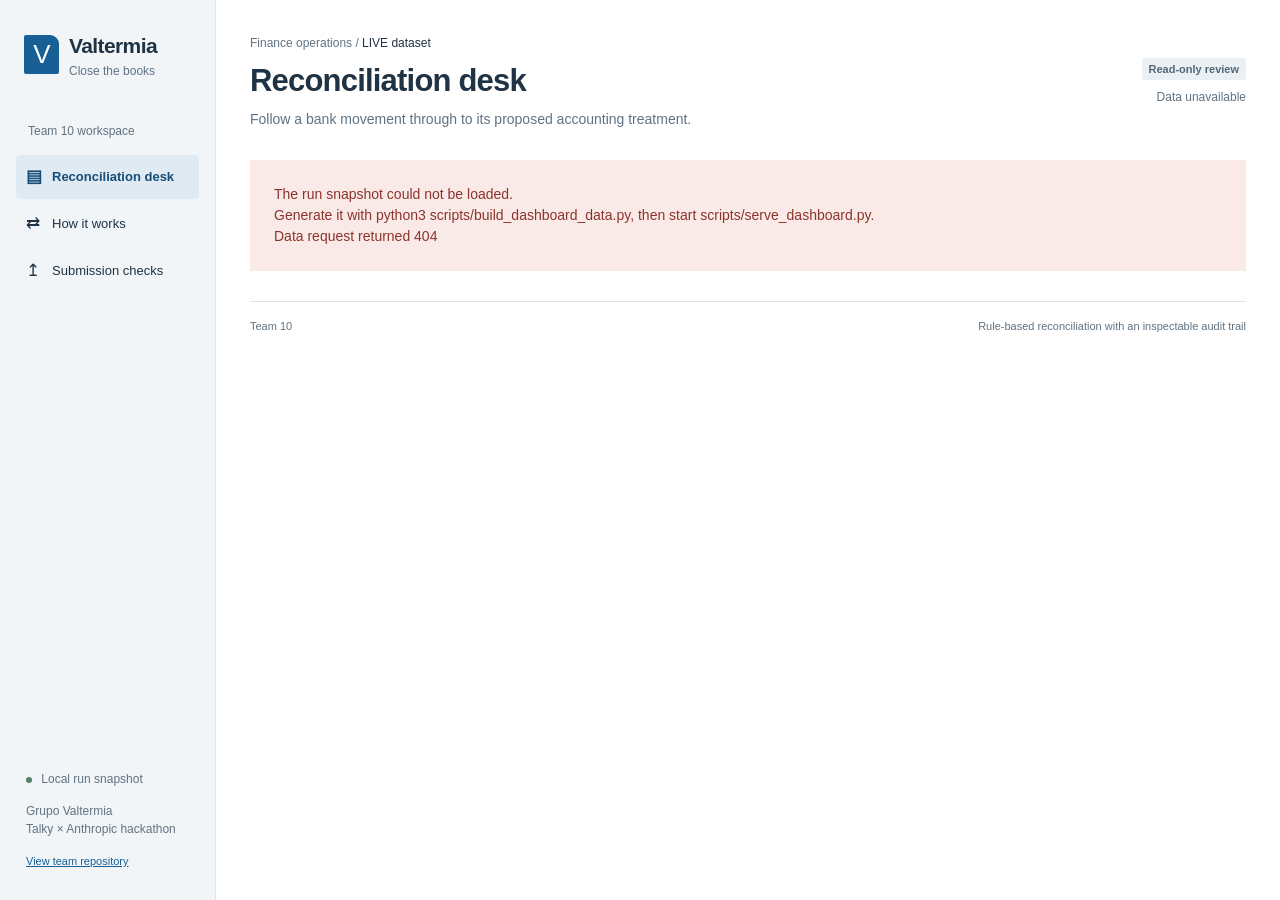
==== dashboard/index.html @ f4e28475 "Add real-data reconciliation dashboard with evidence drilldown" ====
<!doctype html>
<html lang="en"><head><meta charset="utf-8"><meta name="viewport" content="width=device-width,initial-scale=1"><title>Valtermia | Reconciliation desk</title><link rel="stylesheet" href="style.css"></head>
<body><a class="skip" href="#main">Skip to workspace</a><aside class="sidebar"><a href="#queue" class="brand" aria-label="Valtermia home"><span class="brand-mark" aria-hidden="true">V</span><span>Valtermia<small>Close the books</small></span></a><div class="workspace-label">Team 10 workspace</div><nav aria-label="Workspace"><button class="nav-item active" data-view="queue"><span aria-hidden="true">▤</span> Reconciliation desk</button><button class="nav-item" data-view="process"><span aria-hidden="true">⇄</span> How it works</button><button class="nav-item" data-view="export"><span aria-hidden="true">↥</span> Submission checks</button></nav><div class="sidebar-foot"><span class="live-dot"></span> Local run snapshot<p>Grupo Valtermia<br>Talky × Anthropic hackathon</p><a href="https://github.com/vitalio-sh/CLOSE-THE-BOOK/tree/solution/vitalii" target="_blank" rel="noreferrer">View team repository</a></div></aside>
<main id="main"><header class="page-header"><div><div class="breadcrumb">Finance operations / <span id="phase-name">LIVE dataset</span></div><h1 id="page-title">Reconciliation desk</h1><p id="page-subtitle">Follow a bank movement through to its proposed accounting treatment.</p></div><div class="run-label"><span class="status neutral">Read-only review</span><span id="run-time">Loading run…</span></div></header><div id="load-error" role="alert" hidden></div><div id="app" hidden><section class="summary-rail" aria-label="Run overview" id="summary"></section>
<section id="view-queue" class="view"><div class="section-intro"><div><h2>Transaction explorer</h2><p id="sample-note"></p></div><button id="guided" class="button secondary">Walk through an example</button></div><div class="workbench"><div class="queue-pane"><div class="filters"><label class="search-label"><span class="sr-only">Search examples by reference, party or ID</span><input id="search" type="search" placeholder="Search party, invoice or reference…"></label><label><span class="sr-only">Outcome</span><select id="outcome" aria-label="Outcome"><option value="all">All outcomes</option><option value="matched">Linked to invoices</option><option value="exception">With exceptions</option><option value="unidentified">Unidentified</option><option value="category">Category only</option></select></label></div><div class="queue-meta"><span id="results-count" aria-live="polite"></span><button id="clear-filters" class="text-button" hidden>Clear filters</button></div><div class="table-scroll"><table><thead><tr><th scope="col">Bank transaction / counterparty</th><th scope="col" class="amount">Bank amount</th><th scope="col">Outcome</th></tr></thead><tbody id="transactions"></tbody></table></div><div id="empty" class="empty" hidden><h3>No examples match</h3><p>Try a shorter reference or clear your filters.</p></div><div class="pagination"><button id="previous" class="button secondary">Previous</button><span id="page-indicator"></span><button id="next" class="button secondary">Next</button></div></div><article id="detail" class="detail-pane" aria-label="Selected transaction" aria-live="polite"></article></div><div class="footnote">All totals above cover the complete run. The explorer is a curated sample of real results. Links are system proposals, pending review.</div></section>
<section id="view-process" class="view" hidden><div class="section-intro"><div><h2>From bank movement to submission row</h2><p>Each operation follows the same ordered checks. The first valid proposal is applied.</p></div></div><div id="process-content"></div></section>
<section id="view-export" class="view" hidden><div class="section-intro"><div><h2>Submission readiness</h2><p>Format checks confirm that a file can be evaluated. They do not prove that the matches are correct.</p></div></div><div id="export-content"></div></section></div><footer class="page-footer">Team 10 <span>Rule-based reconciliation with an inspectable audit trail</span></footer></main><script src="app.js"></script></body></html>
---- dashboard/style.css ----
:root{--ink:#203344;--muted:#617383;--line:#dce3e8;--blue:#175f95;--blue-soft:#eaf2f8;--green:#267251;--amber:#94600c;--surface:#f3f6f8;--red:#a34237}*{box-sizing:border-box}body{margin:0;background:#fff;color:var(--ink);font-family:-apple-system,BlinkMacSystemFont,"Segoe UI",sans-serif;font-size:14px;line-height:1.5}button,input,select{font:inherit}button,a,input,select{touch-action:manipulation}button{cursor:pointer}a{color:var(--blue)}button:focus-visible,a:focus-visible,input:focus-visible,select:focus-visible{outline:3px solid #4489bd;outline-offset:3px}button:disabled{opacity:.4;cursor:default}button{color:inherit}h1,h2,h3,p{margin:0}h1{font-size:31px;line-height:1.2;letter-spacing:-.8px;font-weight:650;margin:10px 0}h2{font-size:19px;letter-spacing:-.3px;font-weight:650}h3{font-size:15px;font-weight:650}.sidebar{width:216px;position:fixed;inset:0 auto 0 0;background:#f2f5f7;border-right:1px solid var(--line);padding:30px 16px;display:flex;flex-direction:column}.brand{display:flex;align-items:center;gap:10px;text-decoration:none;color:var(--ink);font-size:21px;font-weight:650;letter-spacing:-.6px;padding:0 8px}.brand small{display:block;font-size:12px;letter-spacing:0;font-weight:400;color:var(--muted)}.brand-mark{display:flex;align-items:center;justify-content:center;background:var(--blue);color:white;width:35px;height:39px;font-size:26px;font-weight:500;border-radius:2px 9px 2px 2px}.workspace-label{margin:42px 12px 12px;color:var(--muted);font-size:12px}.nav-item{border:0;background:transparent;display:flex;gap:10px;width:100%;text-align:left;padding:12px 10px;margin:3px 0;border-radius:4px;font-size:13px}.nav-item span{width:16px;font-size:17px;line-height:20px}.nav-item.active{background:#dfeaf2;color:#174e77;font-weight:600}.nav-item:hover{background:#e5ecf1}.sidebar-foot{margin-top:auto;padding:20px 10px 0;font-size:12px;color:var(--muted)}.sidebar-foot p{margin:14px 0}.sidebar-foot a{font-size:11px}.live-dot{display:inline-block;background:#527f69;border-radius:50%;width:6px;height:6px;margin-right:6px}main{margin-left:216px;padding:34px 34px 20px;max-width:1850px}.page-header{display:flex;justify-content:space-between;gap:24px;align-items:center;margin-bottom:30px}.breadcrumb{font-size:12px;color:var(--muted)}.breadcrumb span{color:var(--ink)}.page-header p{color:var(--muted)}.run-label{display:flex;flex-direction:column;align-items:flex-end;gap:8px;white-space:nowrap;color:var(--muted);font-size:12px}.status{display:inline-flex;align-items:center;gap:5px;border-radius:3px;padding:3px 7px;font-size:11px;font-weight:600;white-space:nowrap}.status.matched{color:#246645;background:#e8f2ed}.status.exception{color:#80500c;background:#fbf0d8}.status.unidentified{color:#9b3c32;background:#faeae7}.status.category,.status.neutral{color:#526775;background:#eaf0f3}.summary-rail{display:flex;gap:0;border-top:1px solid var(--line);border-bottom:1px solid var(--line);padding:20px 0;margin-bottom:28px}.metric{padding:0 27px;border-right:1px solid var(--line);flex:1}.metric:first-child{padding-left:0;flex:1.3}.metric:last-child{border:0;padding-right:0}.metric-label{font-size:12px;color:var(--muted)}.metric strong{display:block;font-size:27px;letter-spacing:-.7px;font-weight:600;line-height:1.35;font-variant-numeric:tabular-nums}.metric small{font-size:11px;color:var(--muted)}.metric .green{color:var(--green)}.metric .amber{color:var(--amber)}.section-intro{display:flex;align-items:center;justify-content:space-between;gap:20px;margin-bottom:17px}.section-intro p{font-size:12px;color:var(--muted);margin-top:4px}.button{border:1px solid var(--line);border-radius:4px;padding:8px 12px;background:white;font-size:12px;font-weight:550}.button:hover:not(:disabled){background:var(--surface);border-color:#b7c7d4}.button.primary{background:var(--blue);color:white;border-color:var(--blue)}.text-button{border:0;background:none;padding:0;color:var(--blue);font-size:12px}.workbench{display:grid;grid-template-columns:minmax(400px,1.1fr) minmax(370px,1fr);border:1px solid var(--line);border-radius:5px;overflow:hidden;min-height:650px}.queue-pane{min-width:0;border-right:1px solid var(--line)}.filters{padding:16px;display:flex;gap:9px;background:#fafcfd;border-bottom:1px solid var(--line)}.search-label{flex:1;min-width:100px}input,select{border:1px solid #cbd5dd;border-radius:4px;background:white;min-height:36px;padding:7px 10px;font-size:12px;color:var(--ink);width:100%}input::placeholder{color:#71808c}.filters select{width:155px}.queue-meta{display:flex;justify-content:space-between;padding:10px 16px;color:var(--muted);font-size:11px}.table-scroll{overflow-x:auto}table{width:100%;border-collapse:collapse;font-size:12px}th{text-align:left;color:var(--muted);font-size:10px;font-weight:550;background:#f5f8fa;padding:10px 14px;border-block:1px solid var(--line);white-space:nowrap}td{padding:13px 14px;border-bottom:1px solid #e9eef2;vertical-align:middle}td.amount,th.amount{text-align:right;font-variant-numeric:tabular-nums;white-space:nowrap}.txn-select{display:block;background:none;border:0;text-align:left;width:100%;padding:0;color:var(--ink)}.txn-select strong{display:block;font-size:12px;font-weight:600;max-width:230px;overflow:hidden;text-overflow:ellipsis;white-space:nowrap}.txn-select small{display:block;font-size:10px;color:var(--muted);margin-top:4px}.txn-select .id{font-size:10px;color:var(--blue)}tr.selected{background:var(--blue-soft);box-shadow:inset 3px 0 var(--blue)}tbody tr:hover{background:#f3f7fa}.amount small{display:block;color:var(--muted);font-size:10px}.pagination{display:flex;justify-content:space-between;align-items:center;padding:13px 16px;color:var(--muted);font-size:11px}.pagination .button{padding:5px 10px}.detail-pane{padding:22px 24px;min-width:0;background:#fcfdfe}.detail-kicker{display:flex;justify-content:space-between;align-items:center;font-size:11px;color:var(--muted);gap:10px}.detail-pane h2{font-size:20px;margin-top:12px;overflow-wrap:anywhere;line-height:1.3}.detail-amount{font-size:29px;font-variant-numeric:tabular-nums;letter-spacing:-.7px;margin:7px 0 2px;line-height:1.4}.detail-amount small{font-size:16px;color:var(--muted);letter-spacing:0}.detail-meta{font-size:11px;color:var(--muted)}.explanation{border-left:3px solid #6c98b9;background:#eef4f8;padding:12px 14px;margin:20px 0;font-size:12px}.explanation p{margin-top:4px;color:#4b657a}.detail-section{margin-top:21px}.detail-section h3{font-size:12px;margin-bottom:10px}.evidence{display:grid;grid-template-columns:90px minmax(0,1fr);gap:8px 12px;font-size:11px}.evidence dt{color:var(--muted)}.evidence dd{margin:0;overflow-wrap:anywhere}.bank-text{font-size:11px;white-space:pre-wrap;overflow-wrap:anywhere;background:#f0f4f6;border-radius:3px;padding:11px;color:#435c70}.allocation{border:1px solid var(--line);border-radius:3px;background:white;padding:11px 12px;margin-top:7px;display:flex;gap:12px;justify-content:space-between;font-size:11px}.allocation strong{display:block;font-size:12px;font-weight:600;overflow-wrap:anywhere}.allocation small{display:block;color:var(--muted);font-size:10px;margin-top:3px}.allocation .amount{text-align:right;white-space:nowrap;font-variant-numeric:tabular-nums}.allocation .status{margin-top:5px}.detail-note{font-size:11px;color:var(--muted);margin-top:9px}.footnote{font-size:11px;color:var(--muted);margin-top:12px}.page-footer{display:flex;justify-content:space-between;border-top:1px solid var(--line);margin-top:30px;padding-top:16px;color:var(--muted);font-size:11px}.empty{padding:35px 20px;text-align:center;color:var(--muted)}.empty p{font-size:12px;margin-top:8px}.process-layout{display:grid;grid-template-columns:1.4fr 1fr;gap:34px}.flow-step{display:grid;grid-template-columns:36px 1fr;gap:16px;padding:0 0 26px}.step-number{width:32px;height:32px;border:1px solid #b8cedd;color:var(--blue);border-radius:50%;display:flex;align-items:center;justify-content:center;font-size:13px}.flow-step p{font-size:13px;color:var(--muted);margin-top:5px;max-width:66ch}.flow-step ul{font-size:12px;color:var(--muted);padding-left:18px;margin-bottom:0}.process-aside{background:var(--surface);padding:23px;border-radius:5px;align-self:start}.process-aside p{font-size:12px;color:var(--muted);margin:8px 0 20px}.module-row{display:grid;grid-template-columns:95px 1fr 58px;gap:10px;align-items:center;font-size:12px;margin:16px 0}.module-bar{height:5px;background:#dde5eb;border-radius:4px;overflow:hidden}.module-bar span{display:block;height:100%;background:#668eab}.module-row b{text-align:right;font-variant-numeric:tabular-nums;font-weight:500}.notice{background:#fbf4e6;color:#77551f;border-left:3px solid #cba453;padding:14px;font-size:12px;margin-top:20px}.checks{border:1px solid var(--line);border-radius:4px}.check-row{display:flex;justify-content:space-between;align-items:center;gap:24px;padding:17px 20px;border-bottom:1px solid var(--line)}.check-row:last-child{border:0}.check-row p{font-size:12px;color:var(--muted);margin-top:3px}.export-grid{display:grid;grid-template-columns:1.15fr 1fr;gap:30px}.file-panel{background:var(--surface);padding:24px;border-radius:4px}.file-panel h3{margin-bottom:16px}.file-panel code{font-size:11px;overflow-wrap:anywhere;display:block;margin:12px 0}.file-panel dl{margin:16px 0}.file-panel .button{margin-top:12px}.csv-preview{margin-top:20px;overflow-x:auto}.csv-preview pre{padding:15px;background:var(--surface);font-size:11px;line-height:1.8}.sr-only{position:absolute;width:1px;height:1px;padding:0;overflow:hidden;clip:rect(0,0,0,0);white-space:nowrap;border:0}.skip{position:fixed;left:230px;top:-60px;background:white;padding:10px;z-index:5}.skip:focus{top:10px}[hidden]{display:none!important}#load-error{padding:24px;background:#faeae7;color:#8c332b;white-space:pre-line}.view{animation:appear .14s ease-out}@keyframes appear{from{opacity:.4}to{opacity:1}}@media(prefers-reduced-motion:reduce){.view{animation:none}}@media(min-width:1600px){main{padding-inline:46px}.workbench{grid-template-columns:1.2fr 1fr}td{padding-block:15px}}@media(max-width:1200px){.sidebar{width:180px;padding-inline:9px}main{margin-left:180px;padding:25px 22px}.workbench{grid-template-columns:minmax(330px,1fr) minmax(310px,1fr)}.filters{flex-direction:column}.filters select{width:100%}.metric{padding-inline:16px}.detail-pane{padding:18px}.run-label{display:none}td,th{padding-inline:10px}.txn-select strong{max-width:150px}}@media(max-width:900px){.sidebar{position:static;width:auto;padding:15px 20px;flex-direction:row;align-items:center;justify-content:space-between;border-right:0;border-bottom:1px solid var(--line)}.brand{font-size:18px}.brand small,.workspace-label,.sidebar-foot{display:none}nav{display:flex;gap:3px}.nav-item{width:auto;font-size:12px}.nav-item span{display:none}main{margin-left:0;padding:22px}.workbench{grid-template-columns:1fr 1fr}.page-header{margin-bottom:22px}.process-layout,.export-grid{grid-template-columns:1fr}.summary-rail{margin-bottom:22px}.metric strong{font-size:23px}}@media(max-width:680px){.sidebar{display:block;padding:15px}.brand{margin-bottom:13px}.nav-item{padding:9px 8px;flex:1;justify-content:center}nav{width:100%}main{padding:20px 14px}h1{font-size:26px}.page-header p{font-size:12px}.summary-rail{display:grid;grid-template-columns:1fr 1fr;gap:16px}.metric,.metric:first-child,.metric:last-child{padding:0 12px;border:0}.metric strong{font-size:24px}.section-intro{align-items:flex-start;flex-direction:column;gap:12px}.workbench{display:block}.queue-pane{border-right:0;border-bottom:1px solid var(--line)}.detail-pane{padding:21px 17px}.filters{flex-direction:row}.filters select{width:130px}.txn-select strong{max-width:140px}.page-footer span{max-width:210px;text-align:right}.footnote{line-height:1.6}.metric-label{font-size:11px}.detail-section{margin-top:18px}}
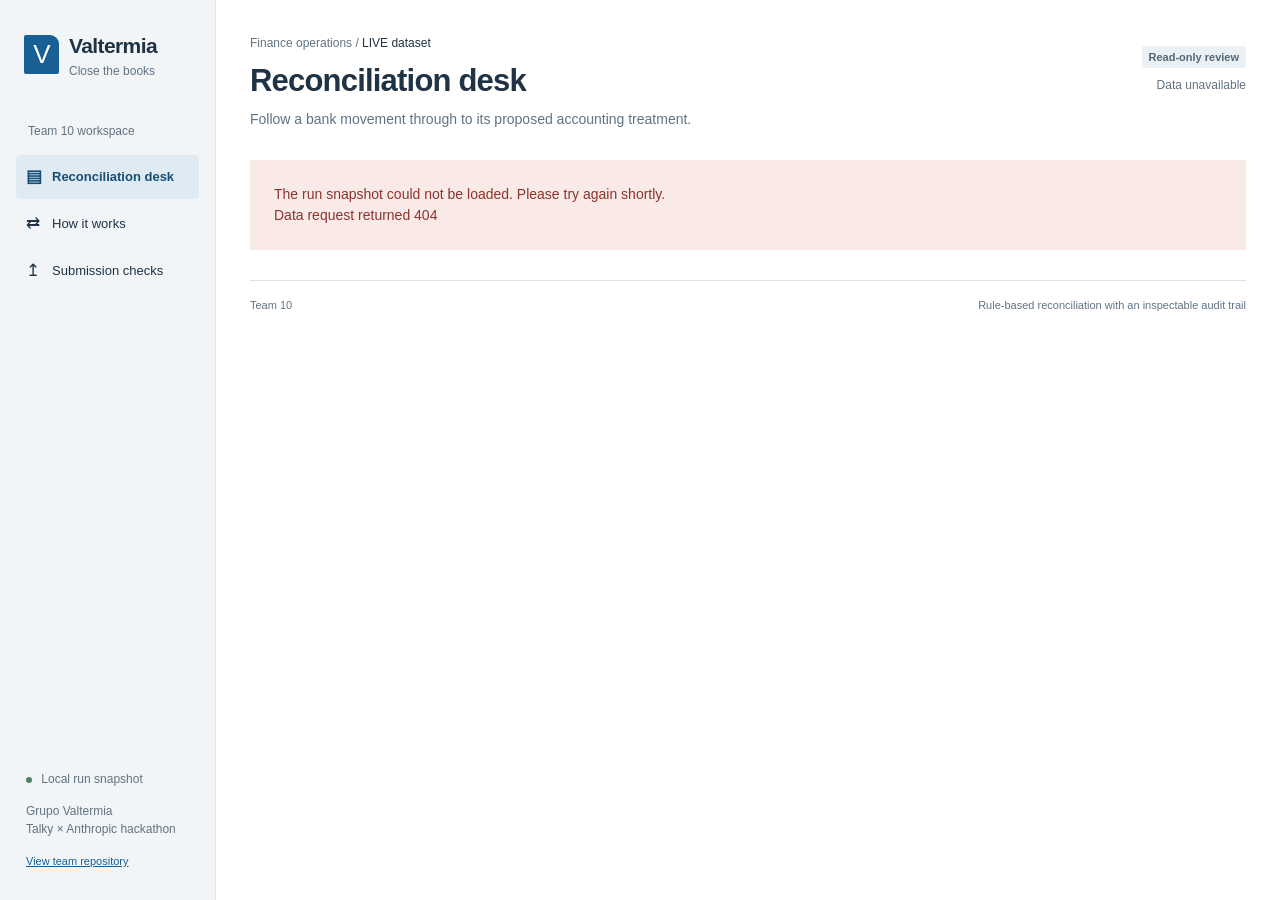
==== commit 584f28a0: "Automatically publish verified runs and refresh team dashboard" ====
--- a/dashboard/index.html
+++ b/dashboard/index.html
@@ -1,7 +1,7 @@
 <!doctype html>
 <html lang="en"><head><meta charset="utf-8"><meta name="viewport" content="width=device-width,initial-scale=1"><title>Valtermia | Reconciliation desk</title><link rel="stylesheet" href="style.css"></head>
-<body><a class="skip" href="#main">Skip to workspace</a><aside class="sidebar"><a href="#queue" class="brand" aria-label="Valtermia home"><span class="brand-mark" aria-hidden="true">V</span><span>Valtermia<small>Close the books</small></span></a><div class="workspace-label">Team 10 workspace</div><nav aria-label="Workspace"><button class="nav-item active" data-view="queue"><span aria-hidden="true">▤</span> Reconciliation desk</button><button class="nav-item" data-view="process"><span aria-hidden="true">⇄</span> How it works</button><button class="nav-item" data-view="export"><span aria-hidden="true">↥</span> Submission checks</button></nav><div class="sidebar-foot"><span class="live-dot"></span> Local run snapshot<p>Grupo Valtermia<br>Talky × Anthropic hackathon</p><a href="https://github.com/vitalio-sh/CLOSE-THE-BOOK/tree/solution/vitalii" target="_blank" rel="noreferrer">View team repository</a></div></aside>
-<main id="main"><header class="page-header"><div><div class="breadcrumb">Finance operations / <span id="phase-name">LIVE dataset</span></div><h1 id="page-title">Reconciliation desk</h1><p id="page-subtitle">Follow a bank movement through to its proposed accounting treatment.</p></div><div class="run-label"><span class="status neutral">Read-only review</span><span id="run-time">Loading run…</span></div></header><div id="load-error" role="alert" hidden></div><div id="app" hidden><section class="summary-rail" aria-label="Run overview" id="summary"></section>
+<body><a class="skip" href="#main">Skip to workspace</a><aside class="sidebar"><a href="#queue" class="brand" aria-label="Valtermia home"><span class="brand-mark" aria-hidden="true">V</span><span>Valtermia<small>Close the books</small></span></a><div class="workspace-label">Team 10 workspace</div><nav aria-label="Workspace"><button class="nav-item active" data-view="queue"><span aria-hidden="true">▤</span> Reconciliation desk</button><button class="nav-item" data-view="process"><span aria-hidden="true">⇄</span> How it works</button><button class="nav-item" data-view="export"><span aria-hidden="true">↥</span> Submission checks</button></nav><div class="sidebar-foot"><span class="live-dot"></span> <span id="snapshot-label">Local run snapshot</span><p>Grupo Valtermia<br>Talky × Anthropic hackathon</p><a href="https://github.com/vitalio-sh/CLOSE-THE-BOOK/tree/solution/vitalii" target="_blank" rel="noreferrer">View team repository</a></div></aside>
+<main id="main"><header class="page-header"><div><div class="breadcrumb">Finance operations / <span id="phase-name">LIVE dataset</span></div><h1 id="page-title">Reconciliation desk</h1><p id="page-subtitle">Follow a bank movement through to its proposed accounting treatment.</p></div><div class="run-label"><span class="status neutral">Read-only review</span><span id="run-time">Loading run…</span><span id="published-time" hidden></span><span id="refresh-status" role="status" aria-live="polite"></span></div></header><div id="load-error" role="alert" hidden></div><div id="app" hidden><section class="summary-rail" aria-label="Run overview" id="summary"></section>
 <section id="view-queue" class="view"><div class="section-intro"><div><h2>Transaction explorer</h2><p id="sample-note"></p></div><button id="guided" class="button secondary">Walk through an example</button></div><div class="workbench"><div class="queue-pane"><div class="filters"><label class="search-label"><span class="sr-only">Search examples by reference, party or ID</span><input id="search" type="search" placeholder="Search party, invoice or reference…"></label><label><span class="sr-only">Outcome</span><select id="outcome" aria-label="Outcome"><option value="all">All outcomes</option><option value="matched">Linked to invoices</option><option value="exception">With exceptions</option><option value="unidentified">Unidentified</option><option value="category">Category only</option></select></label></div><div class="queue-meta"><span id="results-count" aria-live="polite"></span><button id="clear-filters" class="text-button" hidden>Clear filters</button></div><div class="table-scroll"><table><thead><tr><th scope="col">Bank transaction / counterparty</th><th scope="col" class="amount">Bank amount</th><th scope="col">Outcome</th></tr></thead><tbody id="transactions"></tbody></table></div><div id="empty" class="empty" hidden><h3>No examples match</h3><p>Try a shorter reference or clear your filters.</p></div><div class="pagination"><button id="previous" class="button secondary">Previous</button><span id="page-indicator"></span><button id="next" class="button secondary">Next</button></div></div><article id="detail" class="detail-pane" aria-label="Selected transaction" aria-live="polite"></article></div><div class="footnote">All totals above cover the complete run. The explorer is a curated sample of real results. Links are system proposals, pending review.</div></section>
 <section id="view-process" class="view" hidden><div class="section-intro"><div><h2>From bank movement to submission row</h2><p>Each operation follows the same ordered checks. The first valid proposal is applied.</p></div></div><div id="process-content"></div></section>
 <section id="view-export" class="view" hidden><div class="section-intro"><div><h2>Submission readiness</h2><p>Format checks confirm that a file can be evaluated. They do not prove that the matches are correct.</p></div></div><div id="export-content"></div></section></div><footer class="page-footer">Team 10 <span>Rule-based reconciliation with an inspectable audit trail</span></footer></main><script src="app.js"></script></body></html>
--- a/dashboard/style.css
+++ b/dashboard/style.css
@@ -1 +1,3 @@
 :root{--ink:#203344;--muted:#617383;--line:#dce3e8;--blue:#175f95;--blue-soft:#eaf2f8;--green:#267251;--amber:#94600c;--surface:#f3f6f8;--red:#a34237}*{box-sizing:border-box}body{margin:0;background:#fff;color:var(--ink);font-family:-apple-system,BlinkMacSystemFont,"Segoe UI",sans-serif;font-size:14px;line-height:1.5}button,input,select{font:inherit}button,a,input,select{touch-action:manipulation}button{cursor:pointer}a{color:var(--blue)}button:focus-visible,a:focus-visible,input:focus-visible,select:focus-visible{outline:3px solid #4489bd;outline-offset:3px}button:disabled{opacity:.4;cursor:default}button{color:inherit}h1,h2,h3,p{margin:0}h1{font-size:31px;line-height:1.2;letter-spacing:-.8px;font-weight:650;margin:10px 0}h2{font-size:19px;letter-spacing:-.3px;font-weight:650}h3{font-size:15px;font-weight:650}.sidebar{width:216px;position:fixed;inset:0 auto 0 0;background:#f2f5f7;border-right:1px solid var(--line);padding:30px 16px;display:flex;flex-direction:column}.brand{display:flex;align-items:center;gap:10px;text-decoration:none;color:var(--ink);font-size:21px;font-weight:650;letter-spacing:-.6px;padding:0 8px}.brand small{display:block;font-size:12px;letter-spacing:0;font-weight:400;color:var(--muted)}.brand-mark{display:flex;align-items:center;justify-content:center;background:var(--blue);color:white;width:35px;height:39px;font-size:26px;font-weight:500;border-radius:2px 9px 2px 2px}.workspace-label{margin:42px 12px 12px;color:var(--muted);font-size:12px}.nav-item{border:0;background:transparent;display:flex;gap:10px;width:100%;text-align:left;padding:12px 10px;margin:3px 0;border-radius:4px;font-size:13px}.nav-item span{width:16px;font-size:17px;line-height:20px}.nav-item.active{background:#dfeaf2;color:#174e77;font-weight:600}.nav-item:hover{background:#e5ecf1}.sidebar-foot{margin-top:auto;padding:20px 10px 0;font-size:12px;color:var(--muted)}.sidebar-foot p{margin:14px 0}.sidebar-foot a{font-size:11px}.live-dot{display:inline-block;background:#527f69;border-radius:50%;width:6px;height:6px;margin-right:6px}main{margin-left:216px;padding:34px 34px 20px;max-width:1850px}.page-header{display:flex;justify-content:space-between;gap:24px;align-items:center;margin-bottom:30px}.breadcrumb{font-size:12px;color:var(--muted)}.breadcrumb span{color:var(--ink)}.page-header p{color:var(--muted)}.run-label{display:flex;flex-direction:column;align-items:flex-end;gap:8px;white-space:nowrap;color:var(--muted);font-size:12px}.status{display:inline-flex;align-items:center;gap:5px;border-radius:3px;padding:3px 7px;font-size:11px;font-weight:600;white-space:nowrap}.status.matched{color:#246645;background:#e8f2ed}.status.exception{color:#80500c;background:#fbf0d8}.status.unidentified{color:#9b3c32;background:#faeae7}.status.category,.status.neutral{color:#526775;background:#eaf0f3}.summary-rail{display:flex;gap:0;border-top:1px solid var(--line);border-bottom:1px solid var(--line);padding:20px 0;margin-bottom:28px}.metric{padding:0 27px;border-right:1px solid var(--line);flex:1}.metric:first-child{padding-left:0;flex:1.3}.metric:last-child{border:0;padding-right:0}.metric-label{font-size:12px;color:var(--muted)}.metric strong{display:block;font-size:27px;letter-spacing:-.7px;font-weight:600;line-height:1.35;font-variant-numeric:tabular-nums}.metric small{font-size:11px;color:var(--muted)}.metric .green{color:var(--green)}.metric .amber{color:var(--amber)}.section-intro{display:flex;align-items:center;justify-content:space-between;gap:20px;margin-bottom:17px}.section-intro p{font-size:12px;color:var(--muted);margin-top:4px}.button{border:1px solid var(--line);border-radius:4px;padding:8px 12px;background:white;font-size:12px;font-weight:550}.button:hover:not(:disabled){background:var(--surface);border-color:#b7c7d4}.button.primary{background:var(--blue);color:white;border-color:var(--blue)}.text-button{border:0;background:none;padding:0;color:var(--blue);font-size:12px}.workbench{display:grid;grid-template-columns:minmax(400px,1.1fr) minmax(370px,1fr);border:1px solid var(--line);border-radius:5px;overflow:hidden;min-height:650px}.queue-pane{min-width:0;border-right:1px solid var(--line)}.filters{padding:16px;display:flex;gap:9px;background:#fafcfd;border-bottom:1px solid var(--line)}.search-label{flex:1;min-width:100px}input,select{border:1px solid #cbd5dd;border-radius:4px;background:white;min-height:36px;padding:7px 10px;font-size:12px;color:var(--ink);width:100%}input::placeholder{color:#71808c}.filters select{width:155px}.queue-meta{display:flex;justify-content:space-between;padding:10px 16px;color:var(--muted);font-size:11px}.table-scroll{overflow-x:auto}table{width:100%;border-collapse:collapse;font-size:12px}th{text-align:left;color:var(--muted);font-size:10px;font-weight:550;background:#f5f8fa;padding:10px 14px;border-block:1px solid var(--line);white-space:nowrap}td{padding:13px 14px;border-bottom:1px solid #e9eef2;vertical-align:middle}td.amount,th.amount{text-align:right;font-variant-numeric:tabular-nums;white-space:nowrap}.txn-select{display:block;background:none;border:0;text-align:left;width:100%;padding:0;color:var(--ink)}.txn-select strong{display:block;font-size:12px;font-weight:600;max-width:230px;overflow:hidden;text-overflow:ellipsis;white-space:nowrap}.txn-select small{display:block;font-size:10px;color:var(--muted);margin-top:4px}.txn-select .id{font-size:10px;color:var(--blue)}tr.selected{background:var(--blue-soft);box-shadow:inset 3px 0 var(--blue)}tbody tr:hover{background:#f3f7fa}.amount small{display:block;color:var(--muted);font-size:10px}.pagination{display:flex;justify-content:space-between;align-items:center;padding:13px 16px;color:var(--muted);font-size:11px}.pagination .button{padding:5px 10px}.detail-pane{padding:22px 24px;min-width:0;background:#fcfdfe}.detail-kicker{display:flex;justify-content:space-between;align-items:center;font-size:11px;color:var(--muted);gap:10px}.detail-pane h2{font-size:20px;margin-top:12px;overflow-wrap:anywhere;line-height:1.3}.detail-amount{font-size:29px;font-variant-numeric:tabular-nums;letter-spacing:-.7px;margin:7px 0 2px;line-height:1.4}.detail-amount small{font-size:16px;color:var(--muted);letter-spacing:0}.detail-meta{font-size:11px;color:var(--muted)}.explanation{border-left:3px solid #6c98b9;background:#eef4f8;padding:12px 14px;margin:20px 0;font-size:12px}.explanation p{margin-top:4px;color:#4b657a}.detail-section{margin-top:21px}.detail-section h3{font-size:12px;margin-bottom:10px}.evidence{display:grid;grid-template-columns:90px minmax(0,1fr);gap:8px 12px;font-size:11px}.evidence dt{color:var(--muted)}.evidence dd{margin:0;overflow-wrap:anywhere}.bank-text{font-size:11px;white-space:pre-wrap;overflow-wrap:anywhere;background:#f0f4f6;border-radius:3px;padding:11px;color:#435c70}.allocation{border:1px solid var(--line);border-radius:3px;background:white;padding:11px 12px;margin-top:7px;display:flex;gap:12px;justify-content:space-between;font-size:11px}.allocation strong{display:block;font-size:12px;font-weight:600;overflow-wrap:anywhere}.allocation small{display:block;color:var(--muted);font-size:10px;margin-top:3px}.allocation .amount{text-align:right;white-space:nowrap;font-variant-numeric:tabular-nums}.allocation .status{margin-top:5px}.detail-note{font-size:11px;color:var(--muted);margin-top:9px}.footnote{font-size:11px;color:var(--muted);margin-top:12px}.page-footer{display:flex;justify-content:space-between;border-top:1px solid var(--line);margin-top:30px;padding-top:16px;color:var(--muted);font-size:11px}.empty{padding:35px 20px;text-align:center;color:var(--muted)}.empty p{font-size:12px;margin-top:8px}.process-layout{display:grid;grid-template-columns:1.4fr 1fr;gap:34px}.flow-step{display:grid;grid-template-columns:36px 1fr;gap:16px;padding:0 0 26px}.step-number{width:32px;height:32px;border:1px solid #b8cedd;color:var(--blue);border-radius:50%;display:flex;align-items:center;justify-content:center;font-size:13px}.flow-step p{font-size:13px;color:var(--muted);margin-top:5px;max-width:66ch}.flow-step ul{font-size:12px;color:var(--muted);padding-left:18px;margin-bottom:0}.process-aside{background:var(--surface);padding:23px;border-radius:5px;align-self:start}.process-aside p{font-size:12px;color:var(--muted);margin:8px 0 20px}.module-row{display:grid;grid-template-columns:95px 1fr 58px;gap:10px;align-items:center;font-size:12px;margin:16px 0}.module-bar{height:5px;background:#dde5eb;border-radius:4px;overflow:hidden}.module-bar span{display:block;height:100%;background:#668eab}.module-row b{text-align:right;font-variant-numeric:tabular-nums;font-weight:500}.notice{background:#fbf4e6;color:#77551f;border-left:3px solid #cba453;padding:14px;font-size:12px;margin-top:20px}.checks{border:1px solid var(--line);border-radius:4px}.check-row{display:flex;justify-content:space-between;align-items:center;gap:24px;padding:17px 20px;border-bottom:1px solid var(--line)}.check-row:last-child{border:0}.check-row p{font-size:12px;color:var(--muted);margin-top:3px}.export-grid{display:grid;grid-template-columns:1.15fr 1fr;gap:30px}.file-panel{background:var(--surface);padding:24px;border-radius:4px}.file-panel h3{margin-bottom:16px}.file-panel code{font-size:11px;overflow-wrap:anywhere;display:block;margin:12px 0}.file-panel dl{margin:16px 0}.file-panel .button{margin-top:12px}.csv-preview{margin-top:20px;overflow-x:auto}.csv-preview pre{padding:15px;background:var(--surface);font-size:11px;line-height:1.8}.sr-only{position:absolute;width:1px;height:1px;padding:0;overflow:hidden;clip:rect(0,0,0,0);white-space:nowrap;border:0}.skip{position:fixed;left:230px;top:-60px;background:white;padding:10px;z-index:5}.skip:focus{top:10px}[hidden]{display:none!important}#load-error{padding:24px;background:#faeae7;color:#8c332b;white-space:pre-line}.view{animation:appear .14s ease-out}@keyframes appear{from{opacity:.4}to{opacity:1}}@media(prefers-reduced-motion:reduce){.view{animation:none}}@media(min-width:1600px){main{padding-inline:46px}.workbench{grid-template-columns:1.2fr 1fr}td{padding-block:15px}}@media(max-width:1200px){.sidebar{width:180px;padding-inline:9px}main{margin-left:180px;padding:25px 22px}.workbench{grid-template-columns:minmax(330px,1fr) minmax(310px,1fr)}.filters{flex-direction:column}.filters select{width:100%}.metric{padding-inline:16px}.detail-pane{padding:18px}.run-label{display:none}td,th{padding-inline:10px}.txn-select strong{max-width:150px}}@media(max-width:900px){.sidebar{position:static;width:auto;padding:15px 20px;flex-direction:row;align-items:center;justify-content:space-between;border-right:0;border-bottom:1px solid var(--line)}.brand{font-size:18px}.brand small,.workspace-label,.sidebar-foot{display:none}nav{display:flex;gap:3px}.nav-item{width:auto;font-size:12px}.nav-item span{display:none}main{margin-left:0;padding:22px}.workbench{grid-template-columns:1fr 1fr}.page-header{margin-bottom:22px}.process-layout,.export-grid{grid-template-columns:1fr}.summary-rail{margin-bottom:22px}.metric strong{font-size:23px}}@media(max-width:680px){.sidebar{display:block;padding:15px}.brand{margin-bottom:13px}.nav-item{padding:9px 8px;flex:1;justify-content:center}nav{width:100%}main{padding:20px 14px}h1{font-size:26px}.page-header p{font-size:12px}.summary-rail{display:grid;grid-template-columns:1fr 1fr;gap:16px}.metric,.metric:first-child,.metric:last-child{padding:0 12px;border:0}.metric strong{font-size:24px}.section-intro{align-items:flex-start;flex-direction:column;gap:12px}.workbench{display:block}.queue-pane{border-right:0;border-bottom:1px solid var(--line)}.detail-pane{padding:21px 17px}.filters{flex-direction:row}.filters select{width:130px}.txn-select strong{max-width:140px}.page-footer span{max-width:210px;text-align:right}.footnote{line-height:1.6}.metric-label{font-size:11px}.detail-section{margin-top:18px}}
+
+#refresh-status{white-space:normal;max-width:270px;text-align:right;font-size:11px;min-height:1.5em}#refresh-status[data-state="stale"]{color:var(--amber)}#refresh-status[data-state="checking"]{color:var(--blue)}#published-time{font-variant-numeric:tabular-nums}@media(max-width:1200px){.run-label{display:flex;white-space:normal;max-width:220px;flex-shrink:0}}@media(max-width:680px){.page-header{flex-direction:column;align-items:flex-start;gap:13px}.run-label{align-items:flex-start;max-width:100%;gap:3px}.run-label .status{display:none}#refresh-status{text-align:left;max-width:100%}}
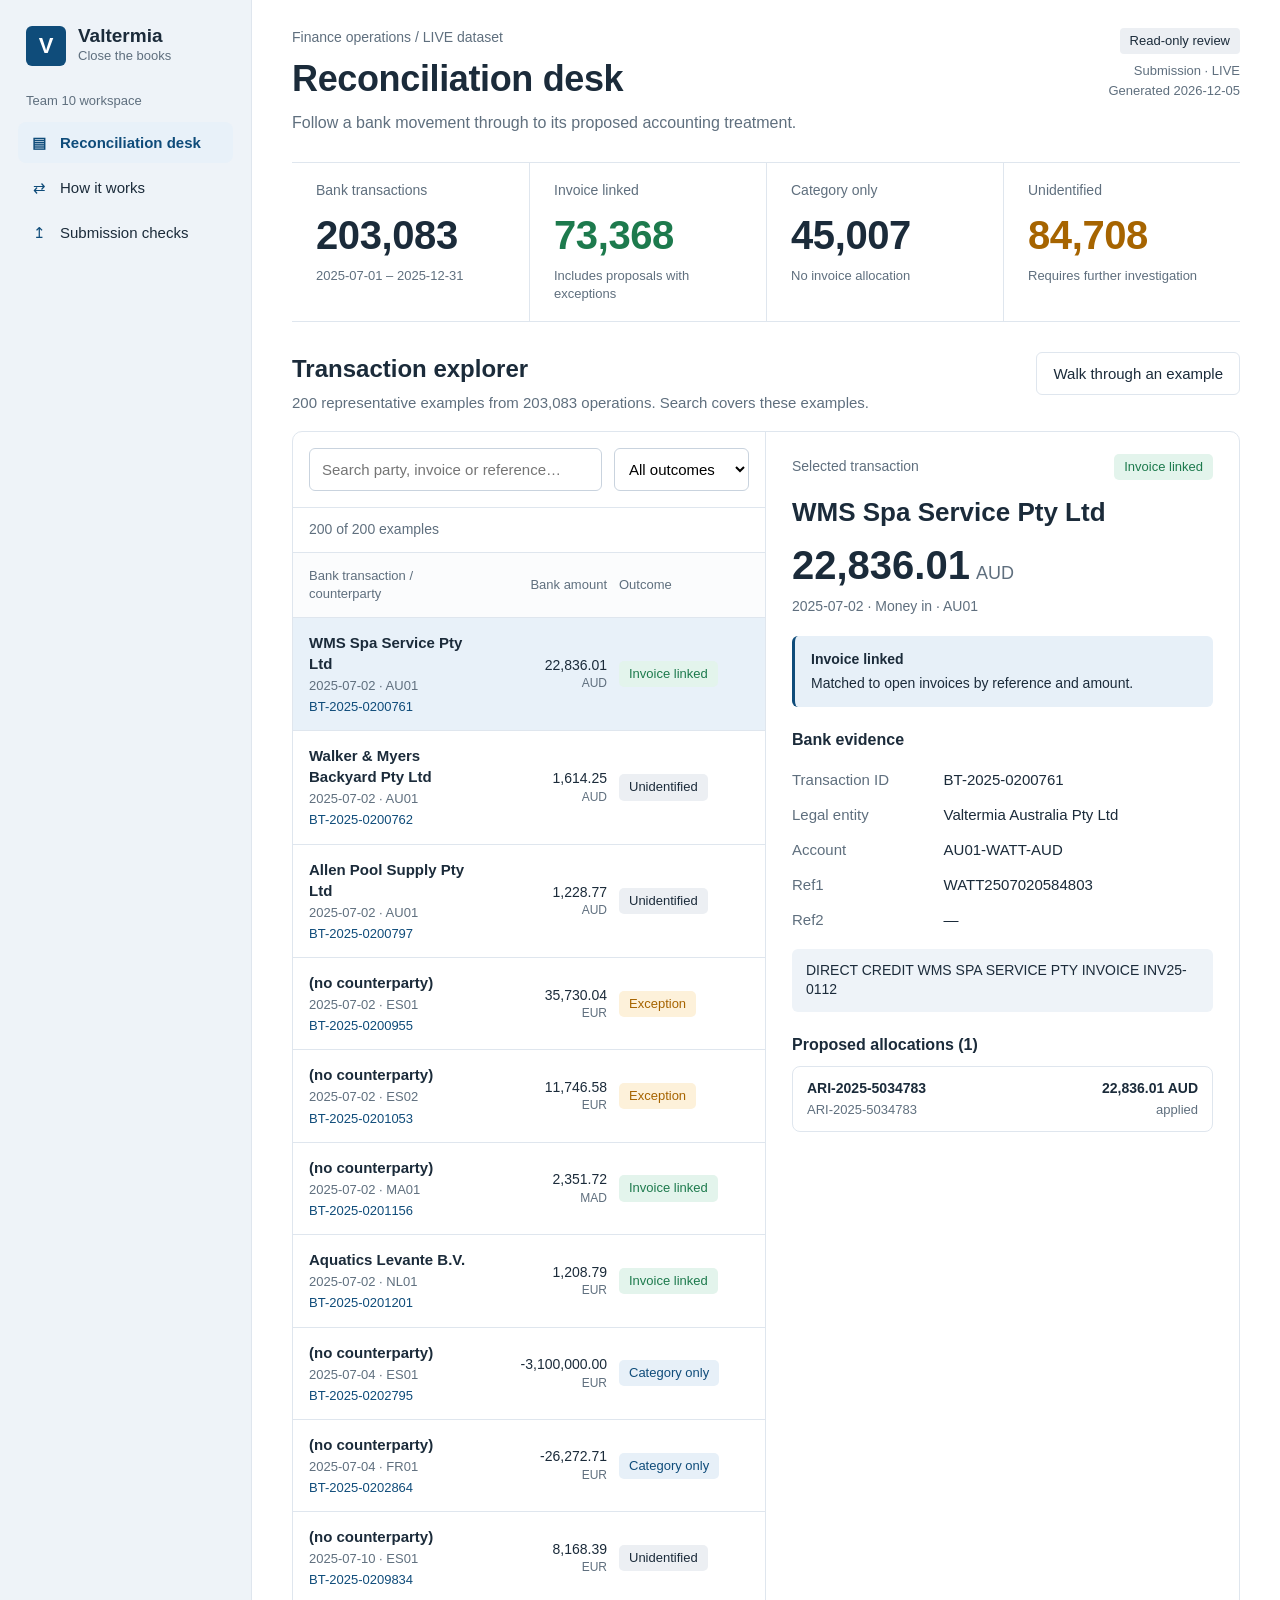
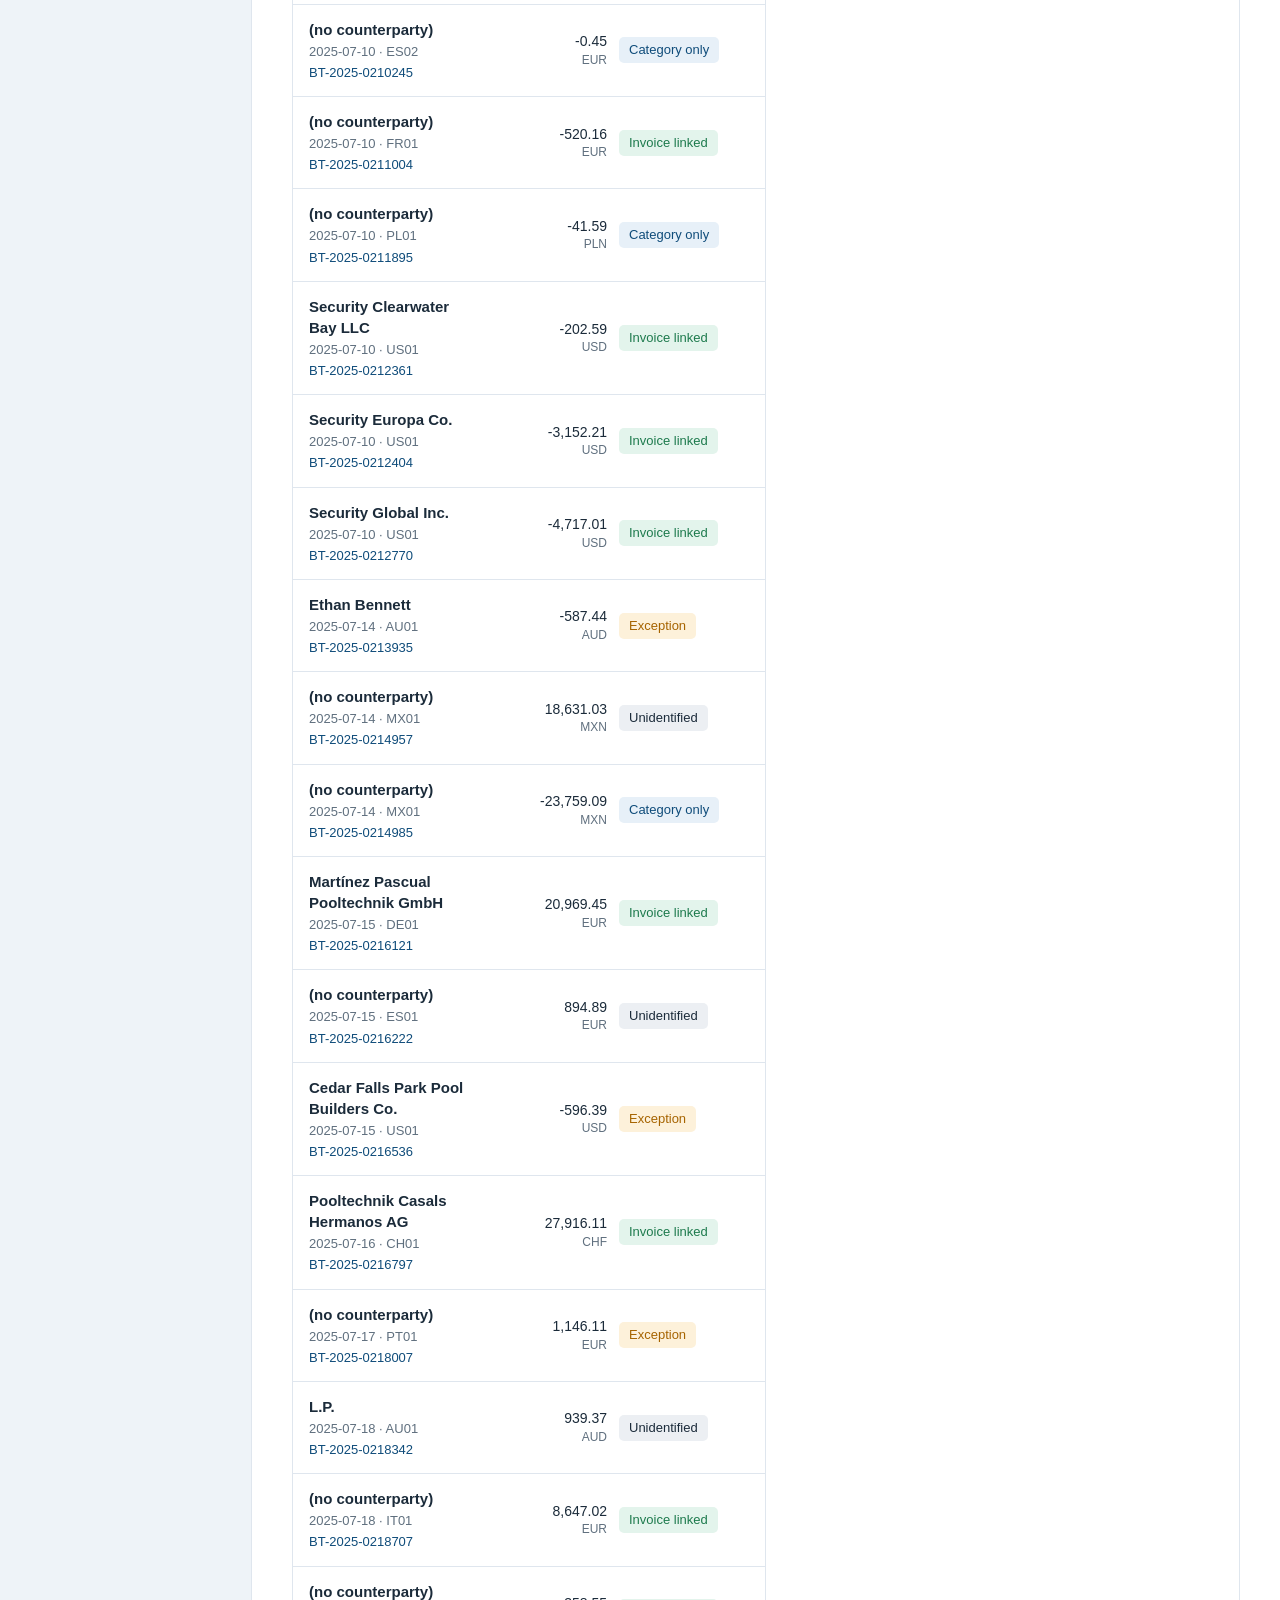
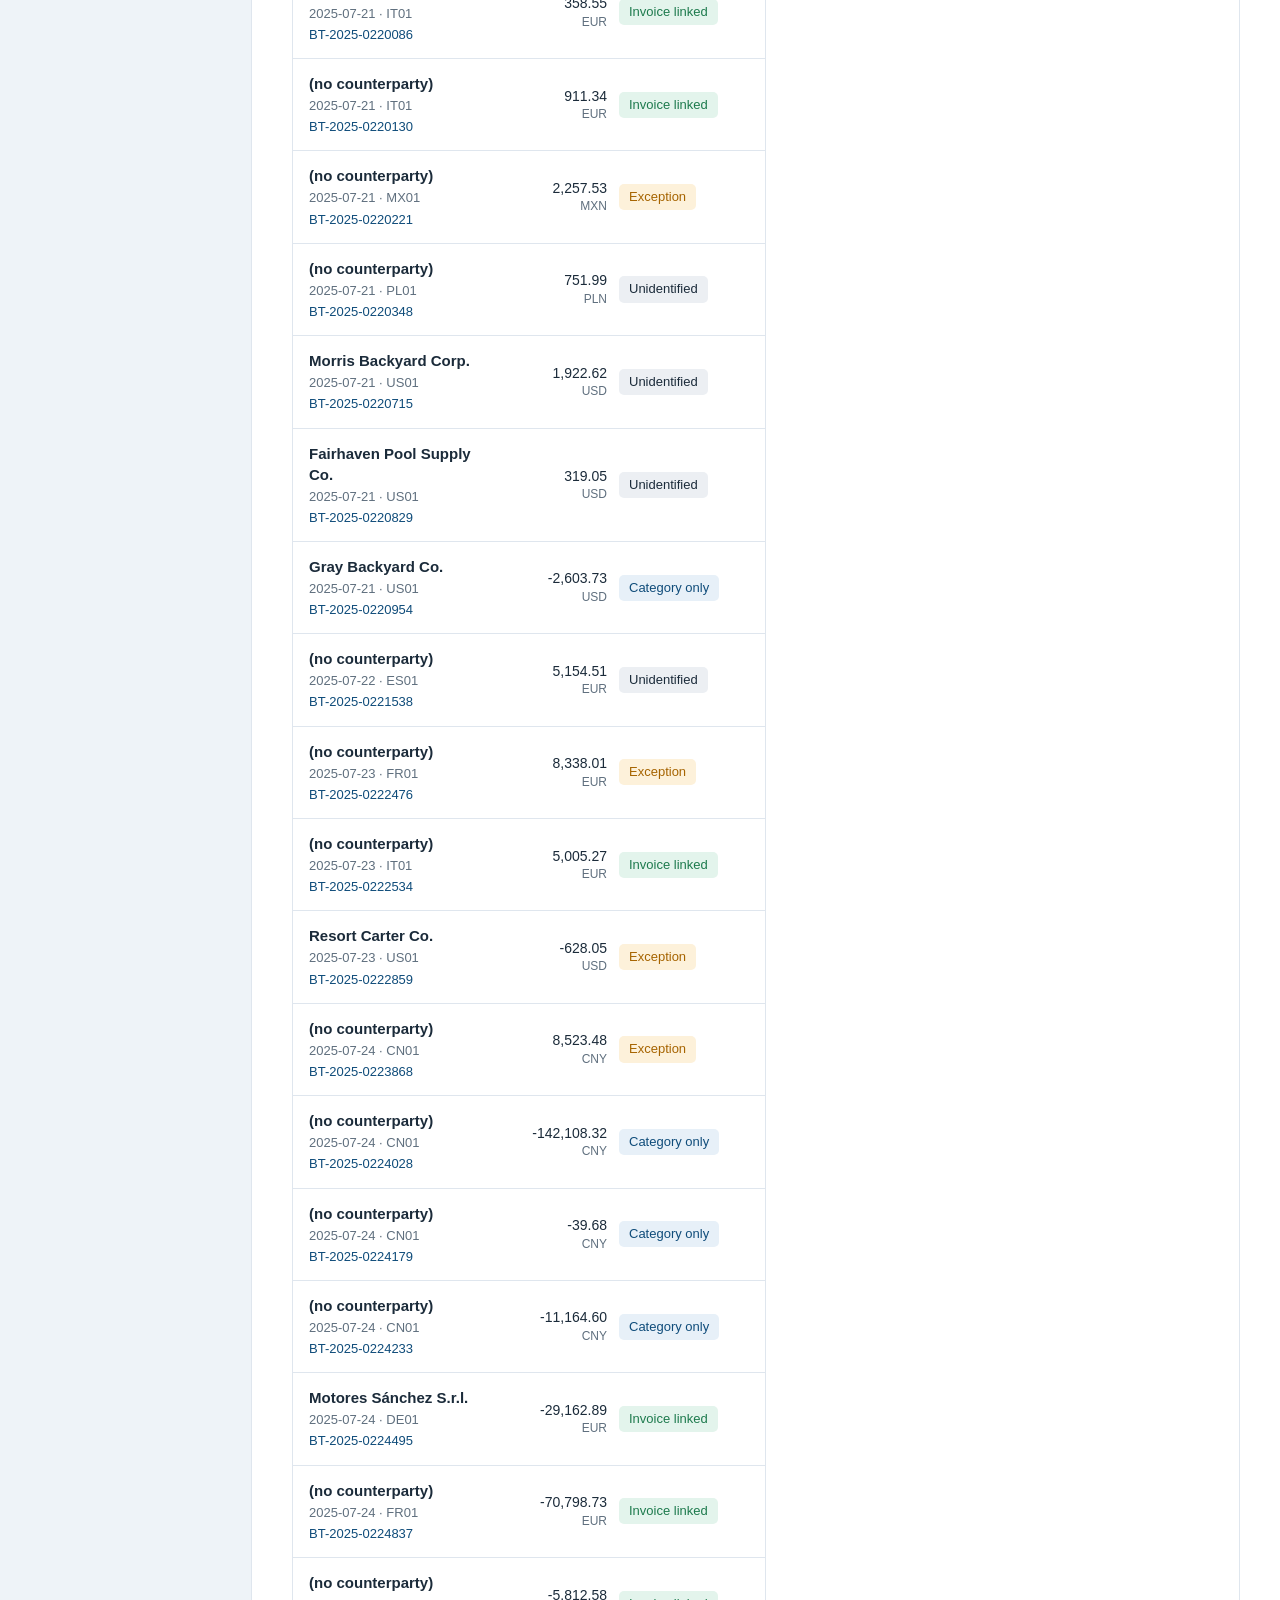
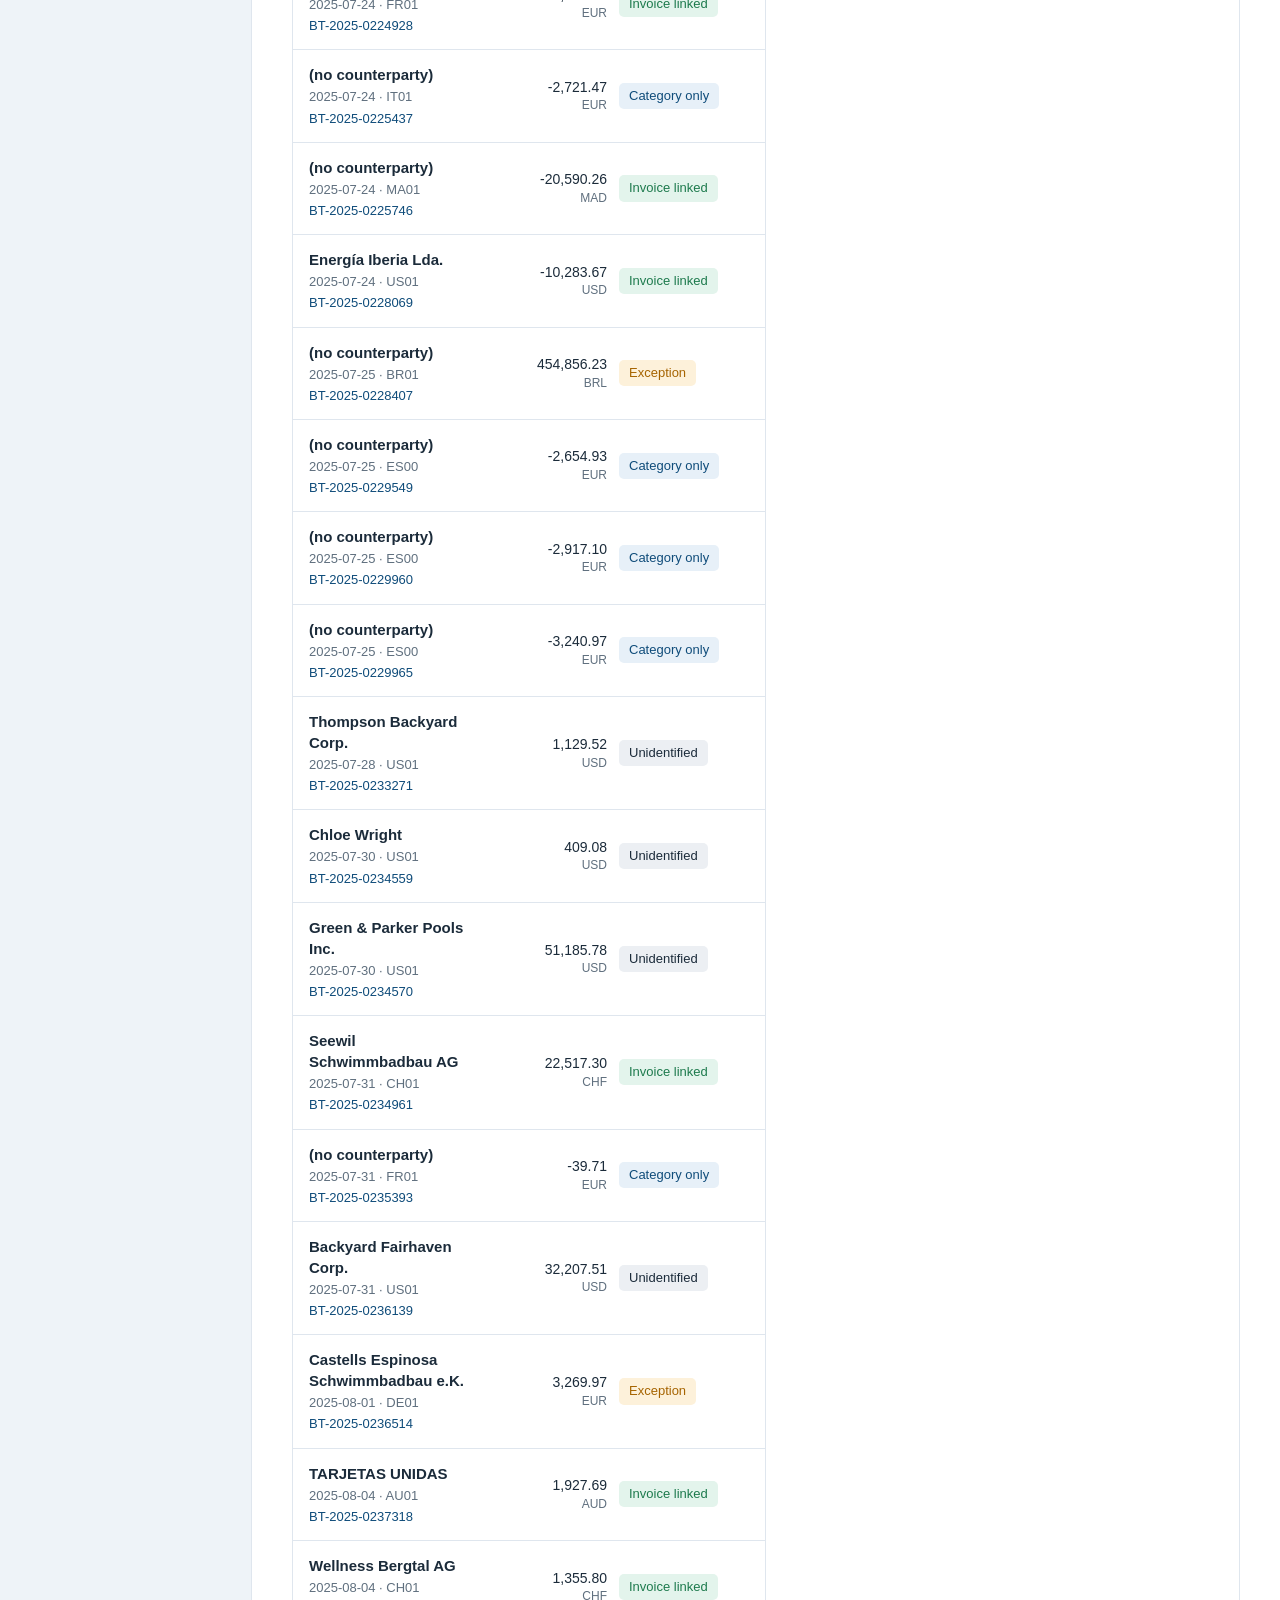
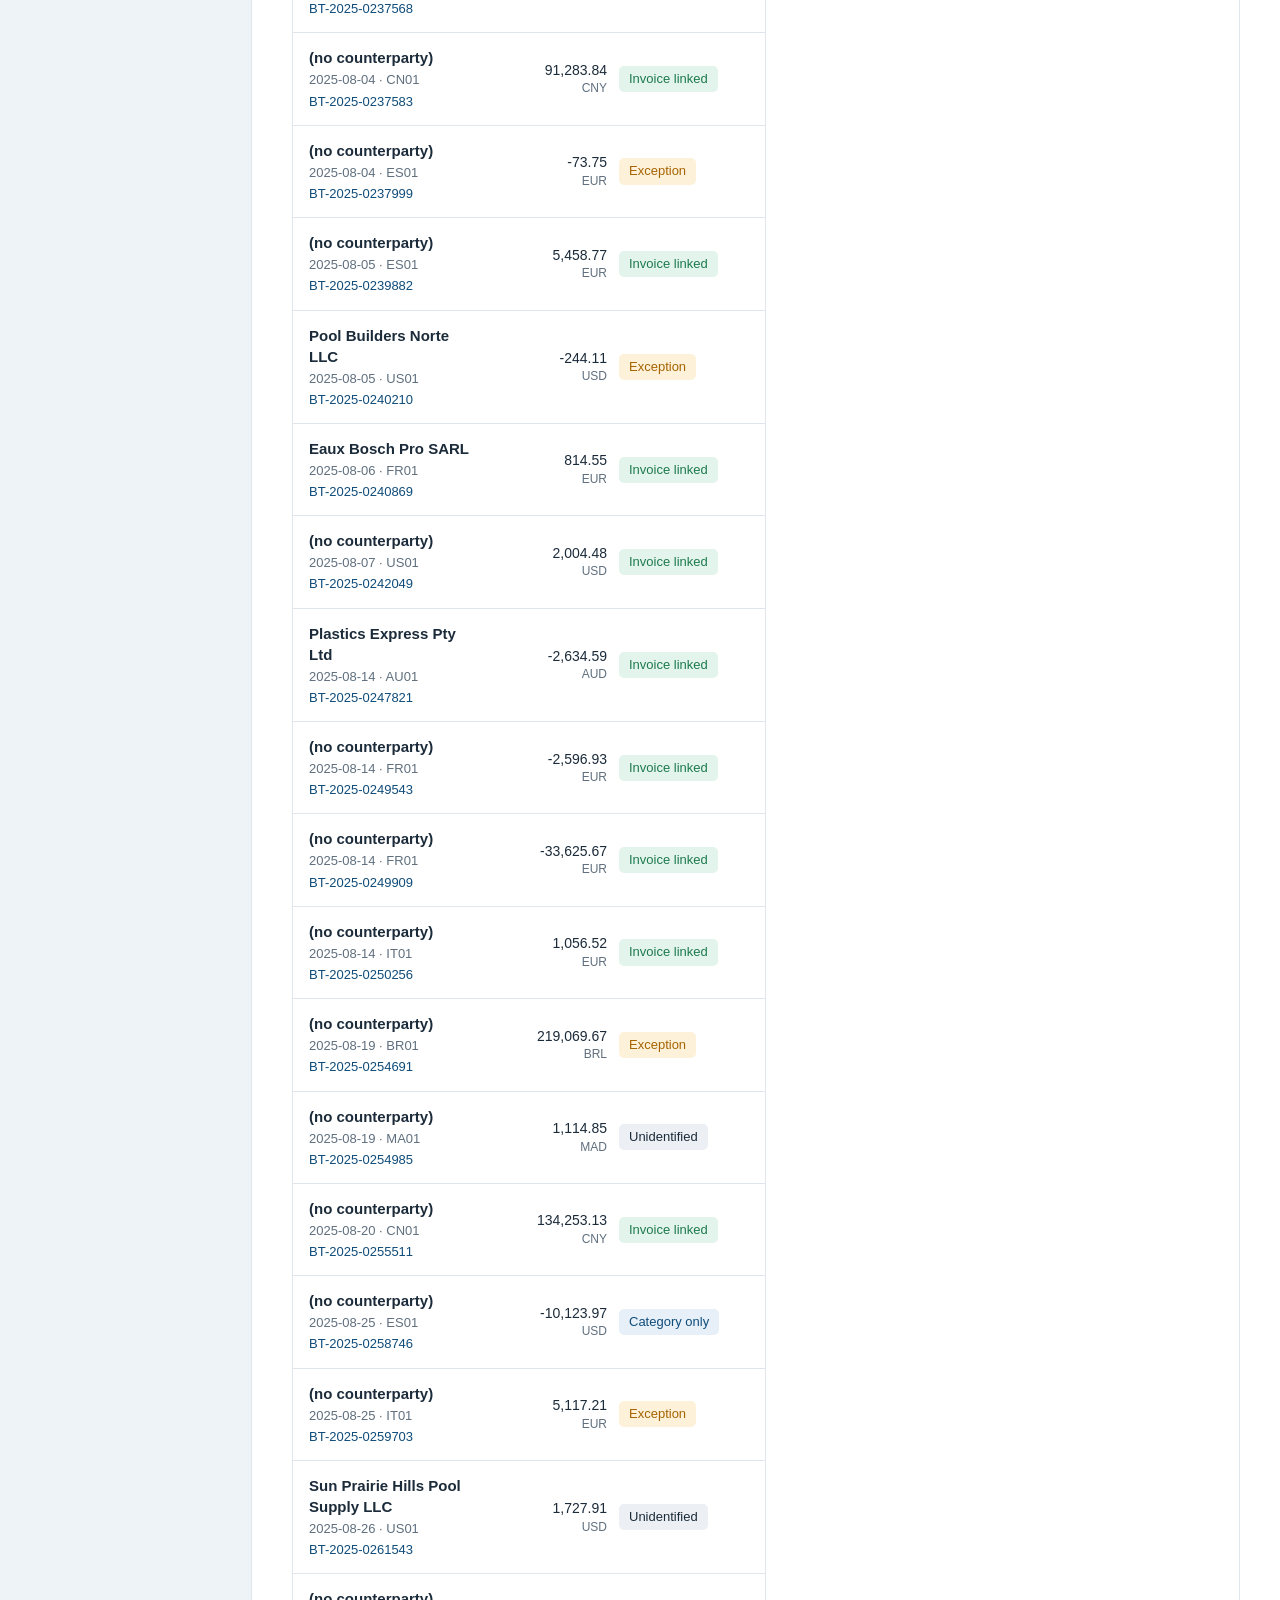
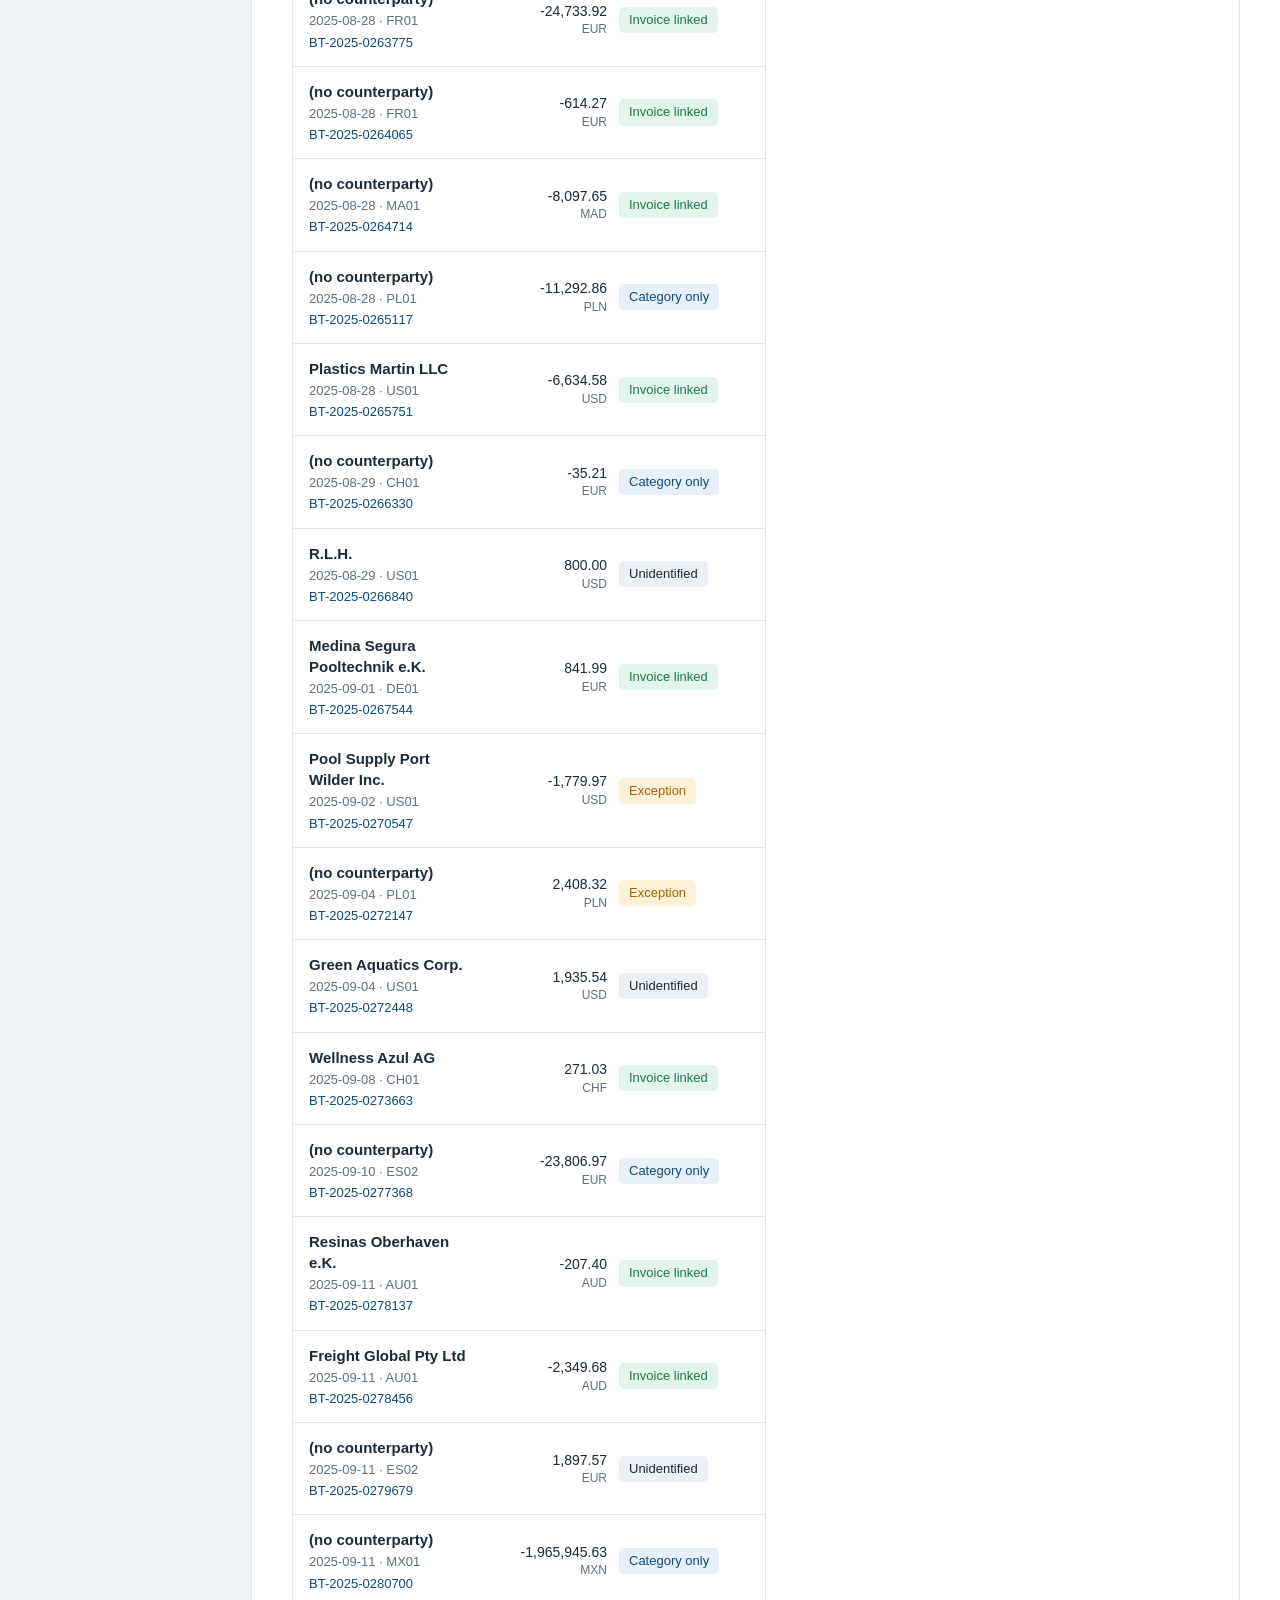
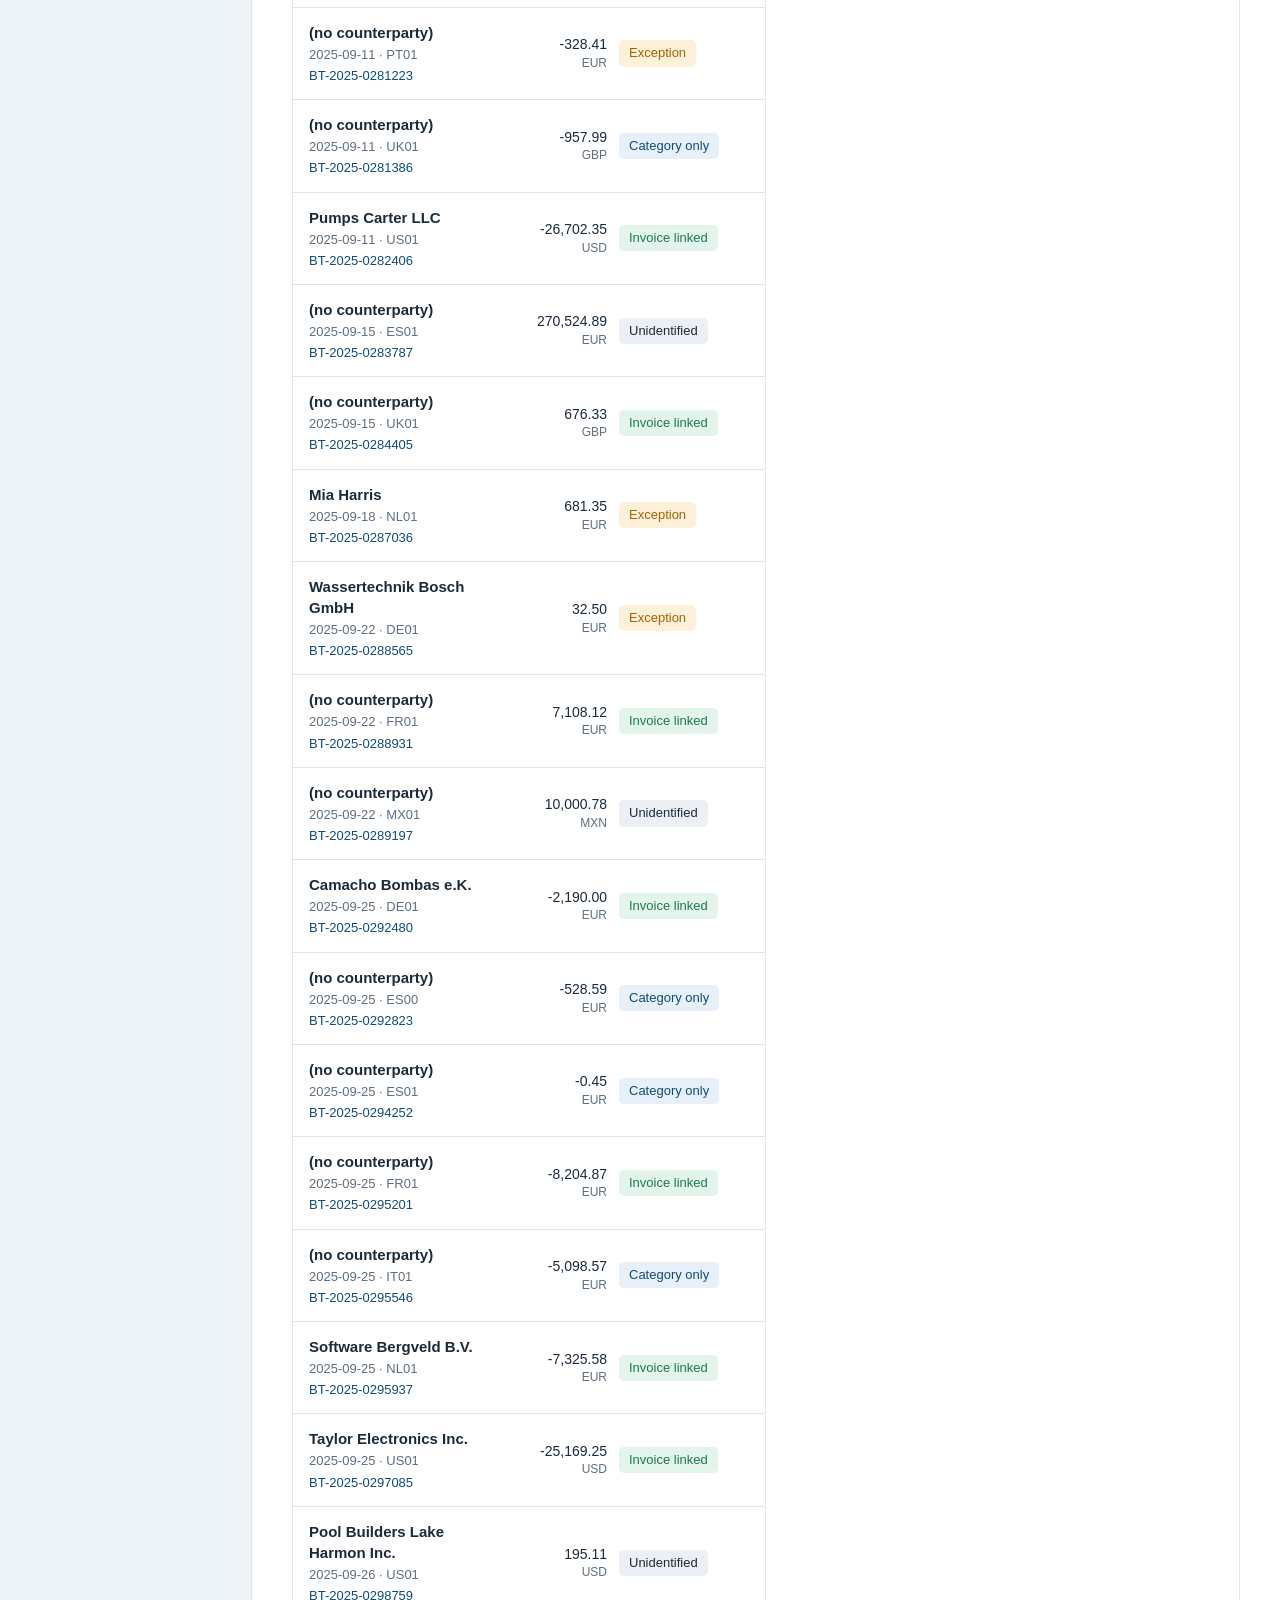
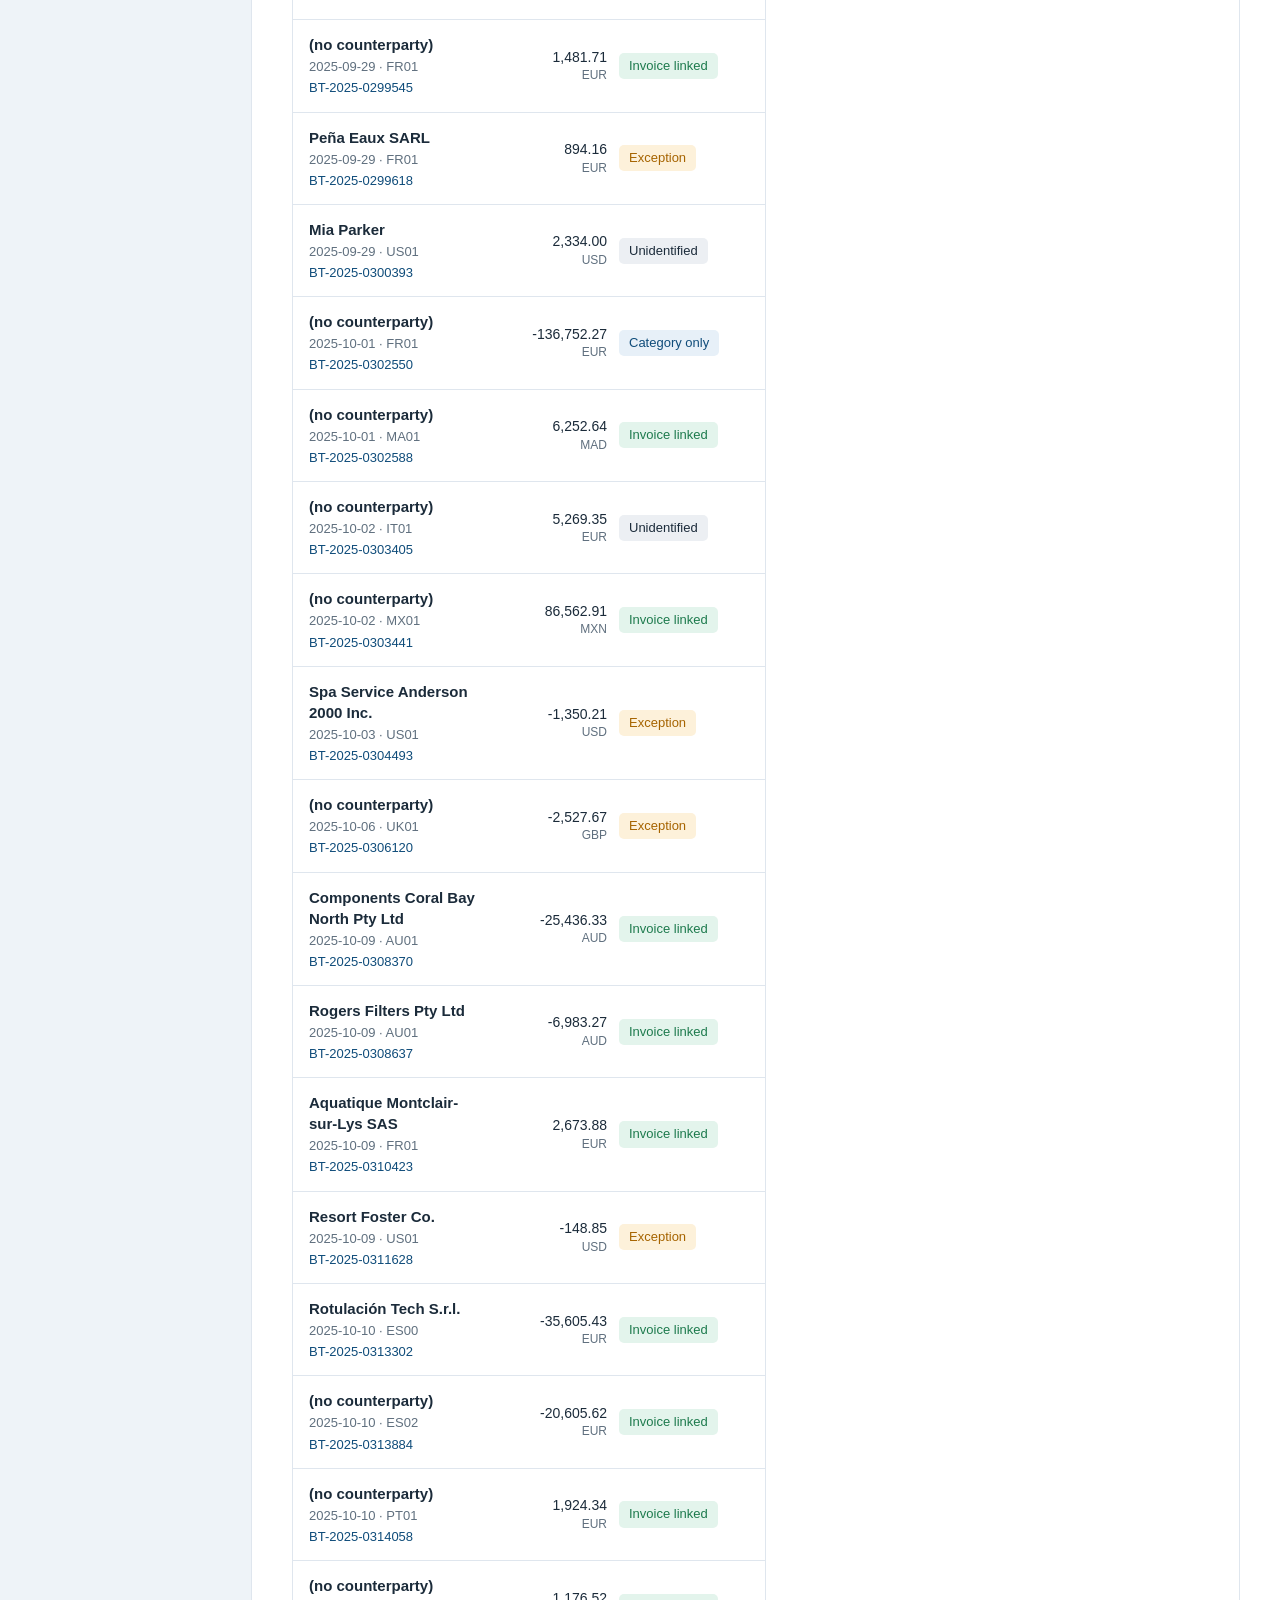
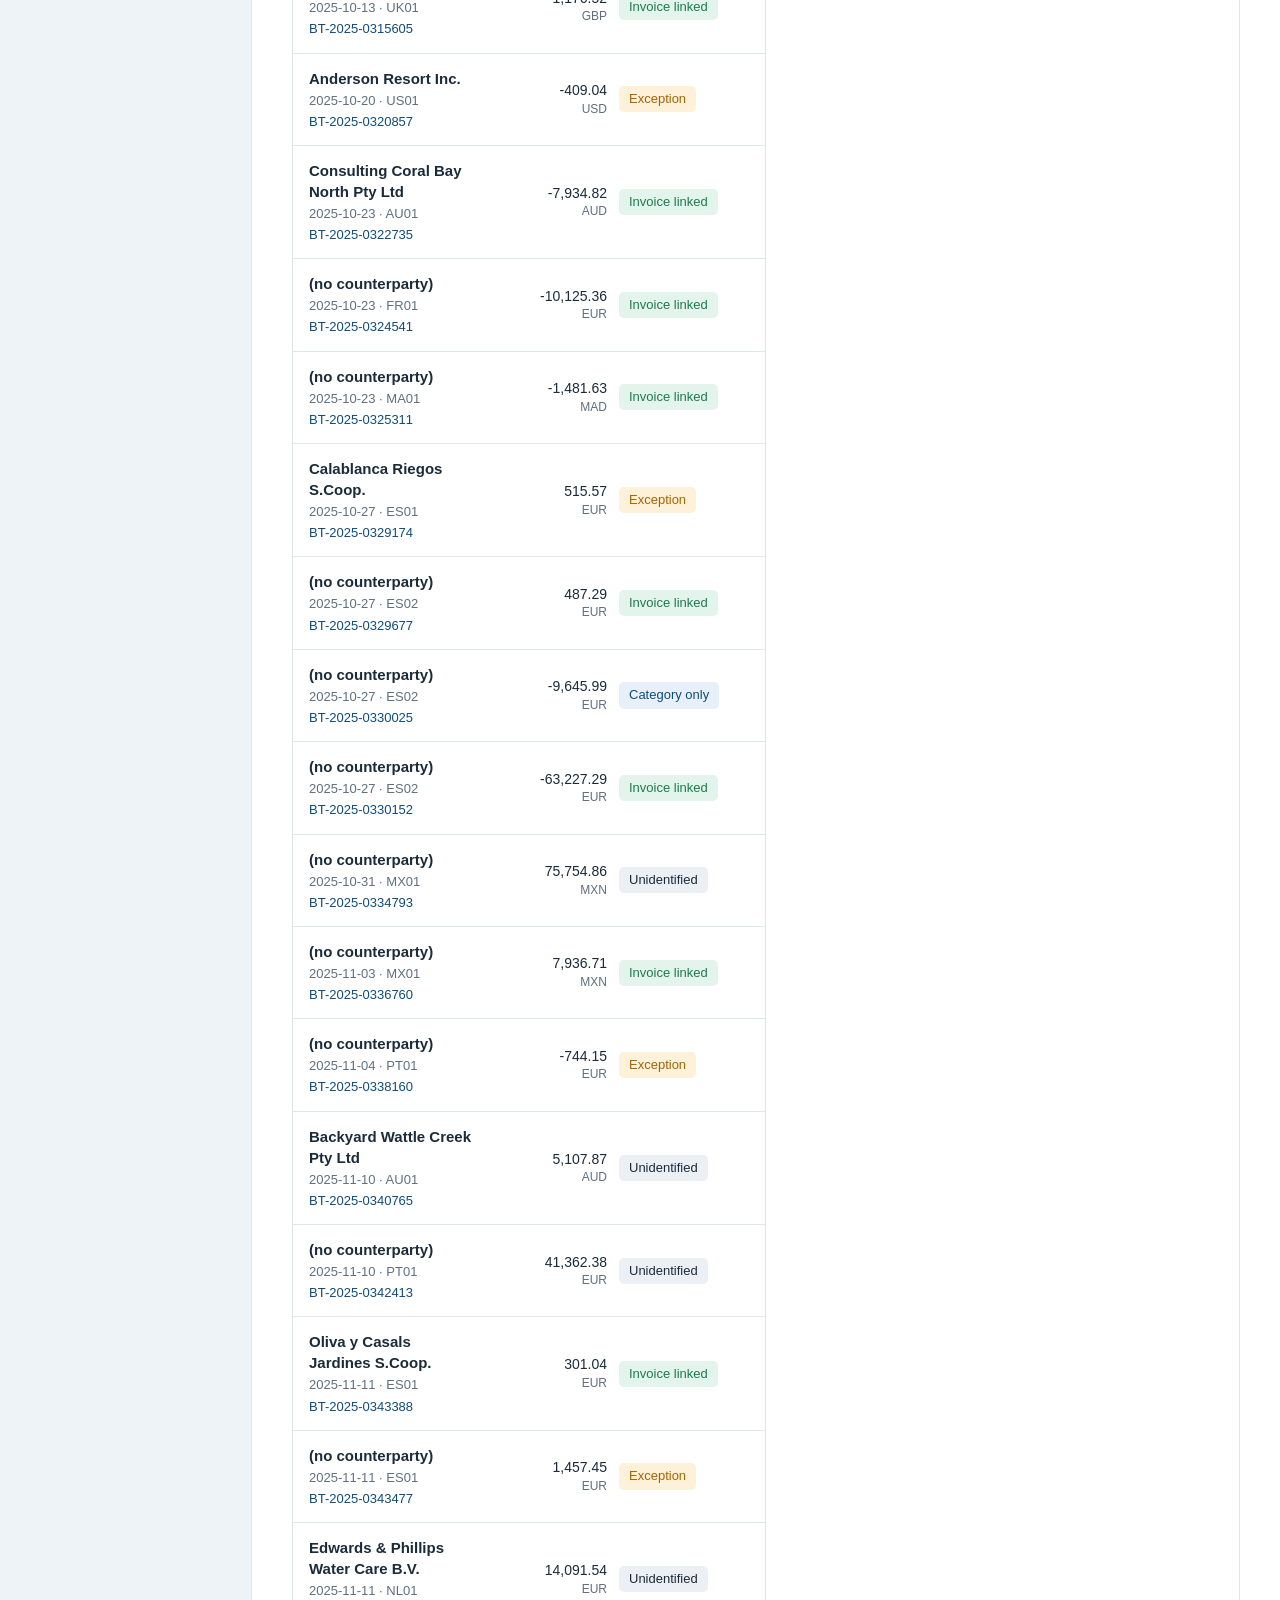
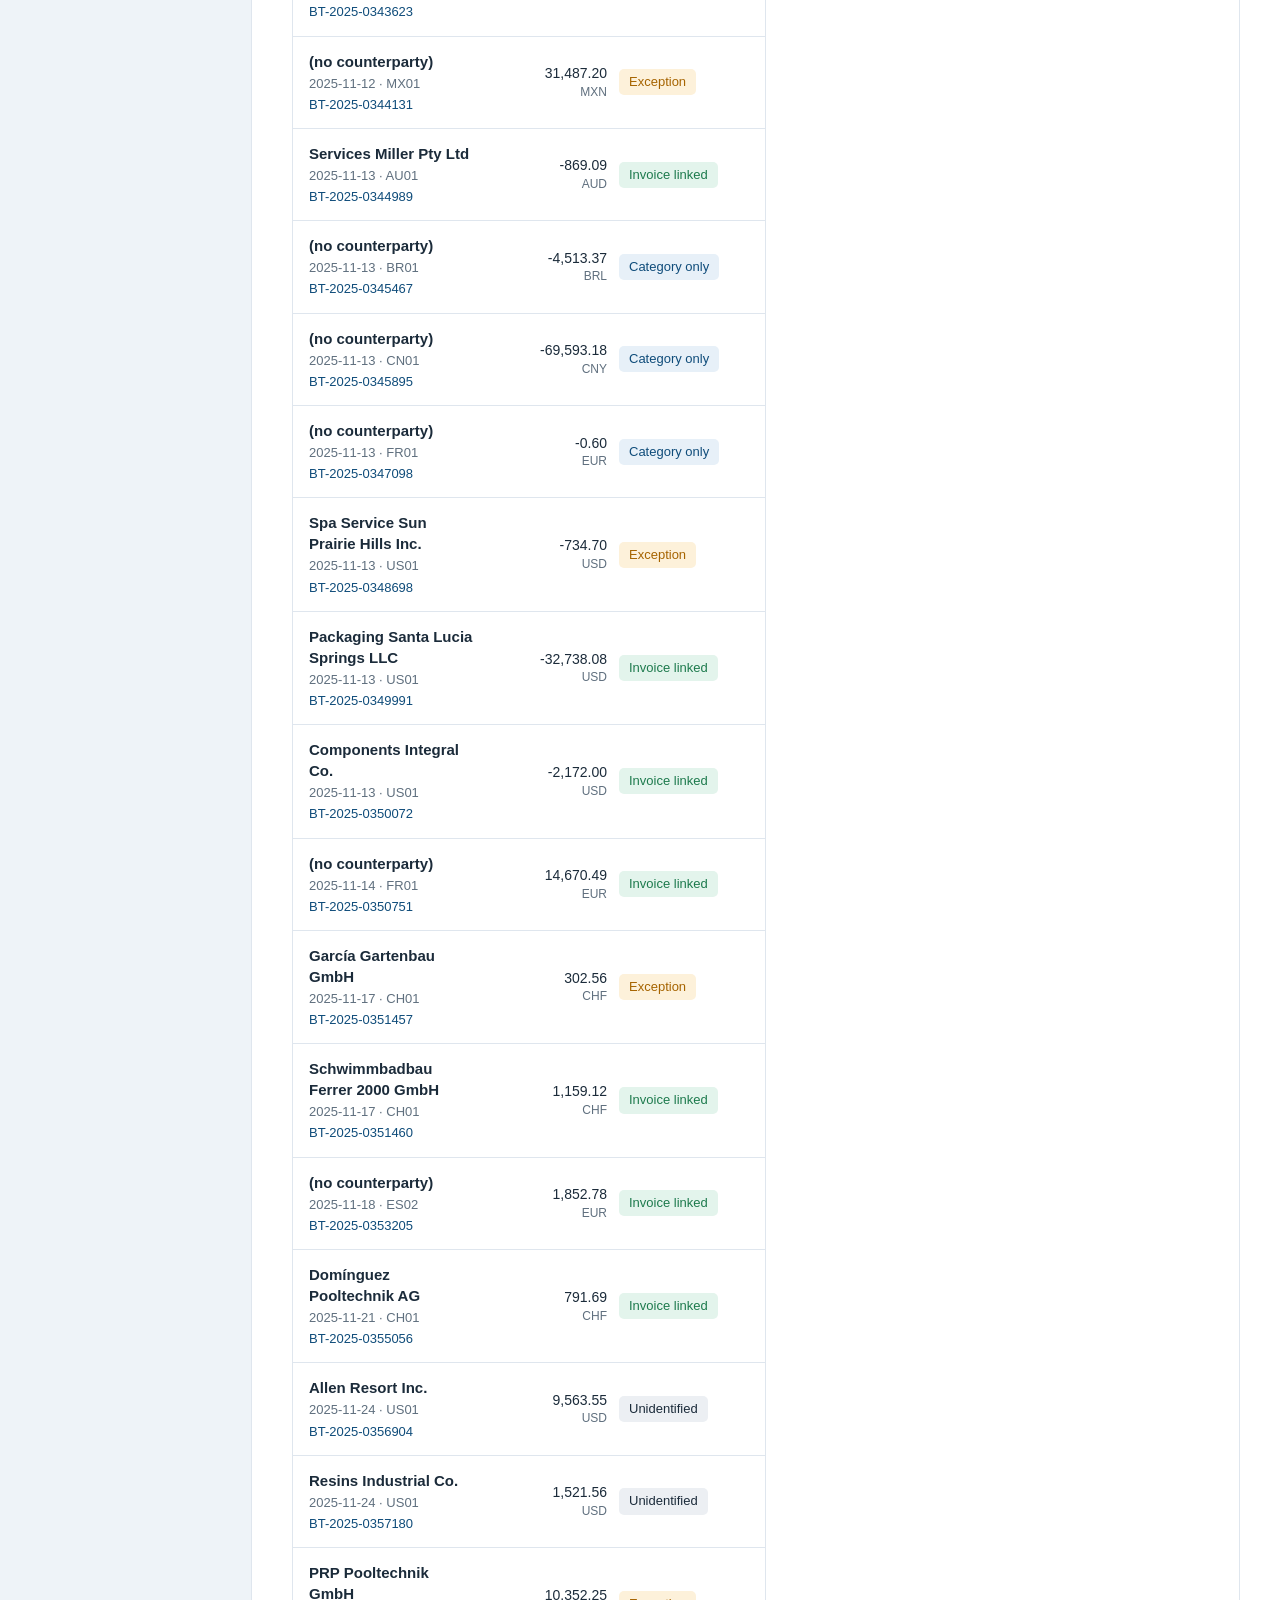
==== commit aa865dba: "feat: add initial implementation of the reconciliation desk dashboard with HTML structure and stylin" ====
--- a/dashboard/index.html
+++ b/dashboard/index.html
@@ -1,7 +1,321 @@
 <!doctype html>
-<html lang="en"><head><meta charset="utf-8"><meta name="viewport" content="width=device-width,initial-scale=1"><title>Valtermia | Reconciliation desk</title><link rel="stylesheet" href="style.css"></head>
-<body><a class="skip" href="#main">Skip to workspace</a><aside class="sidebar"><a href="#queue" class="brand" aria-label="Valtermia home"><span class="brand-mark" aria-hidden="true">V</span><span>Valtermia<small>Close the books</small></span></a><div class="workspace-label">Team 10 workspace</div><nav aria-label="Workspace"><button class="nav-item active" data-view="queue"><span aria-hidden="true">▤</span> Reconciliation desk</button><button class="nav-item" data-view="process"><span aria-hidden="true">⇄</span> How it works</button><button class="nav-item" data-view="export"><span aria-hidden="true">↥</span> Submission checks</button></nav><div class="sidebar-foot"><span class="live-dot"></span> <span id="snapshot-label">Local run snapshot</span><p>Grupo Valtermia<br>Talky × Anthropic hackathon</p><a href="https://github.com/vitalio-sh/CLOSE-THE-BOOK/tree/solution/vitalii" target="_blank" rel="noreferrer">View team repository</a></div></aside>
-<main id="main"><header class="page-header"><div><div class="breadcrumb">Finance operations / <span id="phase-name">LIVE dataset</span></div><h1 id="page-title">Reconciliation desk</h1><p id="page-subtitle">Follow a bank movement through to its proposed accounting treatment.</p></div><div class="run-label"><span class="status neutral">Read-only review</span><span id="run-time">Loading run…</span><span id="published-time" hidden></span><span id="refresh-status" role="status" aria-live="polite"></span></div></header><div id="load-error" role="alert" hidden></div><div id="app" hidden><section class="summary-rail" aria-label="Run overview" id="summary"></section>
-<section id="view-queue" class="view"><div class="section-intro"><div><h2>Transaction explorer</h2><p id="sample-note"></p></div><button id="guided" class="button secondary">Walk through an example</button></div><div class="workbench"><div class="queue-pane"><div class="filters"><label class="search-label"><span class="sr-only">Search examples by reference, party or ID</span><input id="search" type="search" placeholder="Search party, invoice or reference…"></label><label><span class="sr-only">Outcome</span><select id="outcome" aria-label="Outcome"><option value="all">All outcomes</option><option value="matched">Linked to invoices</option><option value="exception">With exceptions</option><option value="unidentified">Unidentified</option><option value="category">Category only</option></select></label></div><div class="queue-meta"><span id="results-count" aria-live="polite"></span><button id="clear-filters" class="text-button" hidden>Clear filters</button></div><div class="table-scroll"><table><thead><tr><th scope="col">Bank transaction / counterparty</th><th scope="col" class="amount">Bank amount</th><th scope="col">Outcome</th></tr></thead><tbody id="transactions"></tbody></table></div><div id="empty" class="empty" hidden><h3>No examples match</h3><p>Try a shorter reference or clear your filters.</p></div><div class="pagination"><button id="previous" class="button secondary">Previous</button><span id="page-indicator"></span><button id="next" class="button secondary">Next</button></div></div><article id="detail" class="detail-pane" aria-label="Selected transaction" aria-live="polite"></article></div><div class="footnote">All totals above cover the complete run. The explorer is a curated sample of real results. Links are system proposals, pending review.</div></section>
-<section id="view-process" class="view" hidden><div class="section-intro"><div><h2>From bank movement to submission row</h2><p>Each operation follows the same ordered checks. The first valid proposal is applied.</p></div></div><div id="process-content"></div></section>
-<section id="view-export" class="view" hidden><div class="section-intro"><div><h2>Submission readiness</h2><p>Format checks confirm that a file can be evaluated. They do not prove that the matches are correct.</p></div></div><div id="export-content"></div></section></div><footer class="page-footer">Team 10 <span>Rule-based reconciliation with an inspectable audit trail</span></footer></main><script src="app.js"></script></body></html>
+<html lang="en">
+<head>
+<meta charset="utf-8">
+<meta name="viewport" content="width=device-width, initial-scale=1">
+<title>Reconciliation desk · Valtermia</title>
+<style>
+  :root {
+    --sidebar: #eef3f8;
+    --page: #ffffff;
+    --ink: #1b2b3a;
+    --muted: #5f6f7e;
+    --line: #dfe6ee;
+    --brand: #0f4c7a;
+    --brand-soft: #e7f0f8;
+    --green: #1d7a4d;
+    --green-soft: #e3f4ec;
+    --amber: #a66400;
+    --amber-soft: #fdf1da;
+    --grey-soft: #eceff3;
+    --selected: #e8f1f9;
+  }
+  * { box-sizing: border-box; }
+  html, body { margin: 0; }
+  body {
+    font-family: -apple-system, BlinkMacSystemFont, "Segoe UI", Roboto, Helvetica, Arial, sans-serif;
+    color: var(--ink); background: var(--page); font-size: 14px; line-height: 1.4;
+  }
+  .app { display: grid; grid-template-columns: 252px 1fr; min-height: 100vh; }
+
+  /* sidebar */
+  aside { background: var(--sidebar); border-right: 1px solid var(--line); padding: 26px 18px 20px; display: flex; flex-direction: column; }
+  .brand { display: flex; align-items: center; gap: 12px; padding: 0 8px; }
+  .logo { width: 40px; height: 40px; border-radius: 6px; background: var(--brand); color: #fff; display: grid; place-items: center; font-weight: 700; font-size: 22px; }
+  .brand-name { font-weight: 700; font-size: 19px; line-height: 1.1; }
+  .brand-sub { color: var(--muted); font-size: 13px; }
+  .workspace { margin: 26px 8px 12px; color: var(--muted); font-size: 13px; }
+  nav { display: grid; gap: 4px; }
+  nav a { display: flex; align-items: center; gap: 12px; padding: 10px 12px; border-radius: 8px; color: var(--ink); text-decoration: none; font-size: 15px; }
+  nav a.active { background: var(--selected); color: var(--brand); font-weight: 600; }
+  nav a:hover { background: #dde8f2; }
+  nav .ico { width: 18px; text-align: center; color: var(--brand); }
+  .side-foot { margin-top: auto; padding: 0 8px; color: var(--muted); font-size: 13px; }
+  .snapshot { display: flex; align-items: center; gap: 8px; margin-bottom: 14px; color: var(--ink); }
+  .dot { width: 8px; height: 8px; border-radius: 50%; background: var(--green); }
+  .side-foot a { color: var(--brand); }
+
+  /* main */
+  main { padding: 28px 40px 48px; min-width: 0; }
+  .topbar { display: flex; justify-content: space-between; gap: 24px; align-items: flex-start; }
+  .crumb { color: var(--muted); font-size: 14px; }
+  h1 { font-size: 36px; margin: 6px 0 8px; font-weight: 700; letter-spacing: -0.01em; }
+  .lede { color: var(--muted); font-size: 16px; margin: 0; }
+  .meta { text-align: right; color: var(--muted); font-size: 13px; white-space: nowrap; }
+  .badge-ro { display: inline-block; background: var(--grey-soft); color: var(--ink); padding: 4px 10px; border-radius: 4px; font-size: 13px; margin-bottom: 8px; }
+  .meta div + div { margin-top: 2px; }
+
+  .kpis { display: grid; grid-template-columns: repeat(4, 1fr); margin: 28px 0 30px; border-top: 1px solid var(--line); border-bottom: 1px solid var(--line); }
+  .kpi { padding: 18px 24px; }
+  .kpi + .kpi { border-left: 1px solid var(--line); }
+  .kpi .label { color: var(--muted); font-size: 14px; }
+  .kpi .value { font-size: 40px; font-weight: 700; margin: 6px 0 4px; letter-spacing: -0.01em; font-variant-numeric: tabular-nums; }
+  .kpi .hint { color: var(--muted); font-size: 13px; }
+  .kpi.linked .value { color: var(--green); }
+  .kpi.unid .value { color: var(--amber); }
+
+  .section-head { display: flex; justify-content: space-between; align-items: flex-start; gap: 16px; }
+  h2 { font-size: 24px; margin: 0 0 6px; font-weight: 700; }
+  .section-head p { color: var(--muted); margin: 0 0 18px; font-size: 15px; }
+  .btn { border: 1px solid var(--line); background: #fff; color: var(--ink); padding: 10px 16px; border-radius: 6px; font: inherit; font-size: 15px; cursor: pointer; white-space: nowrap; }
+  .btn:hover { background: var(--sidebar); }
+
+  .explorer { display: grid; grid-template-columns: 1fr 1fr; border: 1px solid var(--line); border-radius: 10px; overflow: hidden; min-height: 620px; }
+  .list-pane { border-right: 1px solid var(--line); display: flex; flex-direction: column; min-width: 0; }
+  .toolbar { display: flex; gap: 12px; padding: 16px; border-bottom: 1px solid var(--line); }
+  .search { flex: 1; border: 1px solid #c9d3de; border-radius: 6px; padding: 10px 12px; font: inherit; font-size: 15px; min-width: 0; }
+  select.filter { border: 1px solid #c9d3de; border-radius: 6px; padding: 9px 10px; font: inherit; font-size: 15px; background: #fff; }
+  .count { padding: 12px 16px; color: var(--muted); font-size: 14px; border-bottom: 1px solid var(--line); }
+  .row-head, .row { display: grid; grid-template-columns: 1fr 120px 130px; gap: 12px; align-items: center; padding: 14px 16px; }
+  .row-head { color: var(--muted); font-size: 13px; border-bottom: 1px solid var(--line); background: #fbfcfd; }
+  .rows { overflow: auto; flex: 1; }
+  .row { border-bottom: 1px solid var(--line); cursor: pointer; }
+  .row:hover { background: #f7fafc; }
+  .row.selected { background: var(--selected); }
+  .row .party { font-weight: 600; font-size: 15px; }
+  .row .sub { color: var(--muted); font-size: 13px; margin-top: 3px; }
+  .row .id { color: var(--brand); font-size: 13px; margin-top: 3px; }
+  .num { text-align: right; font-variant-numeric: tabular-nums; }
+  .num small { display: block; color: var(--muted); font-size: 12px; }
+  .pill { display: inline-block; padding: 4px 10px; border-radius: 5px; font-size: 13px; white-space: nowrap; justify-self: start; }
+  .pill.linked { background: var(--green-soft); color: var(--green); }
+  .pill.exception { background: var(--amber-soft); color: var(--amber); }
+  .pill.category { background: var(--brand-soft); color: var(--brand); }
+  .pill.unidentified { background: var(--grey-soft); color: var(--ink); }
+
+  .detail { padding: 22px 26px; overflow: auto; min-width: 0; }
+  .detail-head { display: flex; justify-content: space-between; align-items: center; color: var(--muted); font-size: 14px; }
+  .detail h3 { font-size: 26px; margin: 14px 0 6px; }
+  .big { font-size: 40px; font-weight: 700; font-variant-numeric: tabular-nums; }
+  .big span { font-size: 18px; color: var(--muted); margin-left: 6px; font-weight: 500; }
+  .when { color: var(--muted); font-size: 14px; margin-top: 4px; }
+  .callout { background: var(--brand-soft); border-left: 3px solid var(--brand); border-radius: 6px; padding: 14px 16px; margin: 20px 0; }
+  .callout strong { display: block; margin-bottom: 4px; }
+  .callout.amber { background: var(--amber-soft); border-color: var(--amber); }
+  .callout.grey { background: var(--grey-soft); border-color: #8a96a3; }
+  h4 { font-size: 16px; margin: 22px 0 10px; }
+  table.kv { width: 100%; border-collapse: collapse; font-size: 15px; }
+  table.kv td { padding: 7px 0; vertical-align: top; }
+  table.kv td:first-child { color: var(--muted); width: 36%; }
+  table.kv td.mono { font-variant-numeric: tabular-nums; word-break: break-all; }
+  .raw { background: var(--sidebar); border-radius: 6px; padding: 12px 14px; color: var(--ink); font-size: 14px; margin-top: 12px; word-break: break-word; }
+  .alloc { border: 1px solid var(--line); border-radius: 8px; padding: 12px 14px; margin-top: 10px; display: flex; justify-content: space-between; gap: 12px; }
+  .alloc .doc { font-weight: 600; }
+  .alloc .ref { color: var(--muted); font-size: 13px; margin-top: 2px; }
+  .alloc .amt { text-align: right; font-weight: 600; font-variant-numeric: tabular-nums; }
+  .alloc .state { color: var(--muted); font-size: 13px; font-weight: 400; margin-top: 2px; }
+  .empty { padding: 40px 20px; color: var(--muted); text-align: center; }
+
+  @media (max-width: 1100px) {
+    .app { grid-template-columns: 1fr; }
+    aside { flex-direction: row; flex-wrap: wrap; align-items: center; gap: 12px; }
+    nav { grid-auto-flow: column; }
+    .side-foot { display: none; }
+    .explorer { grid-template-columns: 1fr; }
+    .list-pane { border-right: 0; border-bottom: 1px solid var(--line); }
+    .kpis { grid-template-columns: repeat(2, 1fr); }
+    .kpi:nth-child(3) { border-left: 0; }
+    .kpi:nth-child(n+3) { border-top: 1px solid var(--line); }
+  }
+  @media (max-width: 640px) {
+    main { padding: 20px 16px 40px; }
+    .topbar { flex-direction: column; }
+    .meta { text-align: left; }
+    h1 { font-size: 28px; }
+    .kpi .value { font-size: 30px; }
+    .section-head { flex-direction: column; }
+  }
+</style>
+</head>
+<body>
+<div class="app">
+  <aside>
+    <div class="brand">
+      <div class="logo">V</div>
+      <div><div class="brand-name">Valtermia</div><div class="brand-sub">Close the books</div></div>
+    </div>
+    <div class="workspace">Team 10 workspace</div>
+    <nav>
+      <a class="active" href="#"><span class="ico">▤</span>Reconciliation desk</a>
+      <a href="#"><span class="ico">⇄</span>How it works</a>
+      <a href="#"><span class="ico">↥</span>Submission checks</a>
+    </nav>
+    <div class="side-foot">
+      <div class="snapshot"><span class="dot"></span>Published run snapshot</div>
+      <div>Grupo Valtermia</div>
+      <div>Talky × Anthropic hackathon</div>
+      <div style="margin-top:12px">Team repository: CLOSE-THE-BOOK</div>
+    </div>
+  </aside>
+
+  <main>
+    <div class="topbar">
+      <div>
+        <div class="crumb">Finance operations / <span id="crumb-phase">LIVE dataset</span></div>
+        <h1>Reconciliation desk</h1>
+        <p class="lede">Follow a bank movement through to its proposed accounting treatment.</p>
+      </div>
+      <div class="meta">
+        <span class="badge-ro">Read-only review</span>
+        <div id="run-meta"></div>
+        <div id="pub-meta"></div>
+      </div>
+    </div>
+
+    <section class="kpis">
+      <div class="kpi"><div class="label">Bank transactions</div><div class="value" id="k-total">–</div><div class="hint" id="k-period">–</div></div>
+      <div class="kpi linked"><div class="label">Invoice linked</div><div class="value" id="k-linked">–</div><div class="hint">Includes proposals with exceptions</div></div>
+      <div class="kpi"><div class="label">Category only</div><div class="value" id="k-cat">–</div><div class="hint">No invoice allocation</div></div>
+      <div class="kpi unid"><div class="label">Unidentified</div><div class="value" id="k-unid">–</div><div class="hint">Requires further investigation</div></div>
+    </section>
+
+    <section>
+      <div class="section-head">
+        <div>
+          <h2>Transaction explorer</h2>
+          <p id="explorer-note">–</p>
+        </div>
+        <button class="btn" id="walk">Walk through an example</button>
+      </div>
+
+      <div class="explorer">
+        <div class="list-pane">
+          <div class="toolbar">
+            <input class="search" id="search" type="search" placeholder="Search party, invoice or reference…">
+            <select class="filter" id="filter">
+              <option value="all">All outcomes</option>
+              <option value="linked">Invoice linked</option>
+              <option value="exception">Exception</option>
+              <option value="category">Category only</option>
+              <option value="unidentified">Unidentified</option>
+            </select>
+          </div>
+          <div class="count" id="count">–</div>
+          <div class="row-head"><div>Bank transaction / counterparty</div><div class="num">Bank amount</div><div>Outcome</div></div>
+          <div class="rows" id="rows"></div>
+        </div>
+        <div class="detail" id="detail"></div>
+      </div>
+    </section>
+  </main>
+</div>
+
+<script src="data.js"></script>
+<script>
+(function () {
+  var D = window.DASHBOARD_DATA;
+  var LABEL = { linked: "Invoice linked", exception: "Exception", category: "Category only", unidentified: "Unidentified" };
+  var NOTE = {
+    linked: "Matched to open invoices by reference and amount.",
+    exception: "Matched to invoices, but at least one allocation carries an exception.",
+    category: "No invoice settled. Classified with a category from the chart of accounts.",
+    unidentified: "No matching evidence. Needs investigation."
+  };
+  var CALLOUT_CLASS = { linked: "", exception: "amber", category: "grey", unidentified: "grey" };
+  var fmt = function (n) { return Number(n).toLocaleString("en-US", { minimumFractionDigits: 2, maximumFractionDigits: 2 }); };
+  var fmtInt = function (n) { return Number(n).toLocaleString("en-US"); };
+  var esc = function (s) { return String(s == null ? "" : s).replace(/[&<>"']/g, function (c) { return { "&": "&amp;", "<": "&lt;", ">": "&gt;", '"': "&quot;", "'": "&#39;" }[c]; }); };
+  var $ = function (id) { return document.getElementById(id); };
+
+  var ex = D.examples;
+  var state = { filter: "all", q: "", sel: ex.length ? ex[0].id : null };
+
+  // header and KPIs
+  $("crumb-phase").textContent = (D.phase === "live" ? "LIVE" : D.phase.toUpperCase()) + " dataset";
+  $("k-total").textContent = fmtInt(D.kpi.bank_transactions);
+  $("k-linked").textContent = fmtInt(D.kpi.invoice_linked);
+  $("k-cat").textContent = fmtInt(D.kpi.category_only);
+  $("k-unid").textContent = fmtInt(D.kpi.unidentified);
+  $("k-period").textContent = D.kpi.period[0] + " – " + D.kpi.period[1];
+  $("run-meta").textContent = "Submission · " + D.phase.toUpperCase();
+  $("pub-meta").textContent = "Generated " + new Date().toISOString().slice(0, 10);
+  $("explorer-note").textContent = ex.length + " representative examples from " + fmtInt(D.kpi.bank_transactions) + " operations. Search covers these examples.";
+
+  function haystack(e) {
+    return [e.party, e.text, e.ref1, e.ref2, e.remittance, e.id].concat(e.allocations.map(function (a) { return a.item_id + " " + a.document_number + " " + a.party_name; })).join(" ").toLowerCase();
+  }
+  function visible() {
+    var q = state.q.trim().toLowerCase();
+    return ex.filter(function (e) {
+      return (state.filter === "all" || e.outcome === state.filter) && (!q || haystack(e).indexOf(q) !== -1);
+    });
+  }
+
+  function renderList() {
+    var list = visible();
+    $("count").textContent = list.length + " of " + ex.length + " examples";
+    if (!list.length) { $("rows").innerHTML = '<div class="empty">No transactions match this search.</div>'; return; }
+    $("rows").innerHTML = list.map(function (e) {
+      var sel = e.id === state.sel ? " selected" : "";
+      return '<div class="row' + sel + '" data-id="' + esc(e.id) + '">' +
+        '<div><div class="party">' + esc(e.party || "(no counterparty)") + '</div>' +
+        '<div class="sub">' + esc(e.booking_date) + ' · ' + esc(e.entity) + '</div>' +
+        '<div class="id">' + esc(e.id) + '</div></div>' +
+        '<div class="num">' + fmt(e.amount) + '<small>' + esc(e.currency) + '</small></div>' +
+        '<div><span class="pill ' + e.outcome + '">' + LABEL[e.outcome] + '</span></div></div>';
+    }).join("");
+  }
+
+  function renderDetail() {
+    var e = ex.find(function (x) { return x.id === state.sel; });
+    if (!e) { $("detail").innerHTML = '<div class="empty">Select a transaction.</div>'; return; }
+    var allocs = e.allocations.length ? e.allocations.map(function (a) {
+      var applied = a.exception ? a.exception.replace(/_/g, " ").toLowerCase() : "applied";
+      return '<div class="alloc"><div><div class="doc">' + esc(a.document_number || a.item_id) + '</div>' +
+        '<div class="ref">' + esc(a.item_id) + (a.party_name ? ' · ' + esc(a.party_name) : '') + '</div></div>' +
+        '<div class="amt">' + fmt(a.amount) + ' ' + esc(a.currency) +
+        '<div class="state">' + esc(applied) + (a.total != null ? ' · Total ' + fmt(a.total) : '') + '</div></div></div>';
+    }).join("") : (e.category ? '<div class="alloc"><div><div class="doc">' + esc(e.category) + '</div><div class="ref">Category · no invoice allocation</div></div></div>'
+      : '<div class="empty" style="padding:18px">No allocation proposed.</div>');
+    var entity = D.entities && D.entities[e.entity] ? D.entities[e.entity] : e.entity;
+    $("detail").innerHTML =
+      '<div class="detail-head"><span>Selected transaction</span><span class="pill ' + e.outcome + '">' + LABEL[e.outcome] + '</span></div>' +
+      '<h3>' + esc(e.party || "(no counterparty)") + '</h3>' +
+      '<div class="big">' + fmt(e.amount) + '<span>' + esc(e.currency) + '</span></div>' +
+      '<div class="when">' + esc(e.booking_date) + ' · ' + (e.amount >= 0 ? 'Money in' : 'Money out') + ' · ' + esc(e.entity) + '</div>' +
+      '<div class="callout ' + CALLOUT_CLASS[e.outcome] + '"><strong>' + LABEL[e.outcome] + '</strong>' + esc(NOTE[e.outcome]) + '</div>' +
+      '<h4>Bank evidence</h4>' +
+      '<table class="kv">' +
+      '<tr><td>Transaction ID</td><td class="mono">' + esc(e.id) + '</td></tr>' +
+      '<tr><td>Legal entity</td><td>' + esc(entity) + '</td></tr>' +
+      '<tr><td>Account</td><td class="mono">' + esc(e.account) + '</td></tr>' +
+      '<tr><td>Ref1</td><td class="mono">' + esc(e.ref1 || "—") + '</td></tr>' +
+      '<tr><td>Ref2</td><td class="mono">' + esc(e.ref2 || "—") + '</td></tr>' +
+      '</table>' +
+      '<div class="raw">' + esc(e.text || e.remittance || "—") + '</div>' +
+      '<h4>Proposed allocations (' + e.allocations.length + ')</h4>' + allocs;
+  }
+
+  function renderAll() { renderList(); renderDetail(); }
+
+  $("rows").addEventListener("click", function (ev) {
+    var row = ev.target.closest(".row");
+    if (!row) return;
+    state.sel = row.getAttribute("data-id");
+    renderAll();
+  });
+  $("search").addEventListener("input", function (ev) { state.q = ev.target.value; renderList(); });
+  $("filter").addEventListener("change", function (ev) { state.filter = ev.target.value; renderList(); });
+  $("walk").addEventListener("click", function () {
+    var pool = ex.filter(function (e) { return e.outcome === "linked" && e.allocations.length > 0; });
+    var pick = pool.length ? pool[Math.floor(Math.random() * pool.length)] : ex[0];
+    state.filter = "all"; state.q = ""; $("filter").value = "all"; $("search").value = "";
+    state.sel = pick.id; renderAll();
+    $("detail").scrollIntoView({ behavior: "smooth", block: "nearest" });
+  });
+
+  renderAll();
+})();
+</script>
+</body>
+</html>
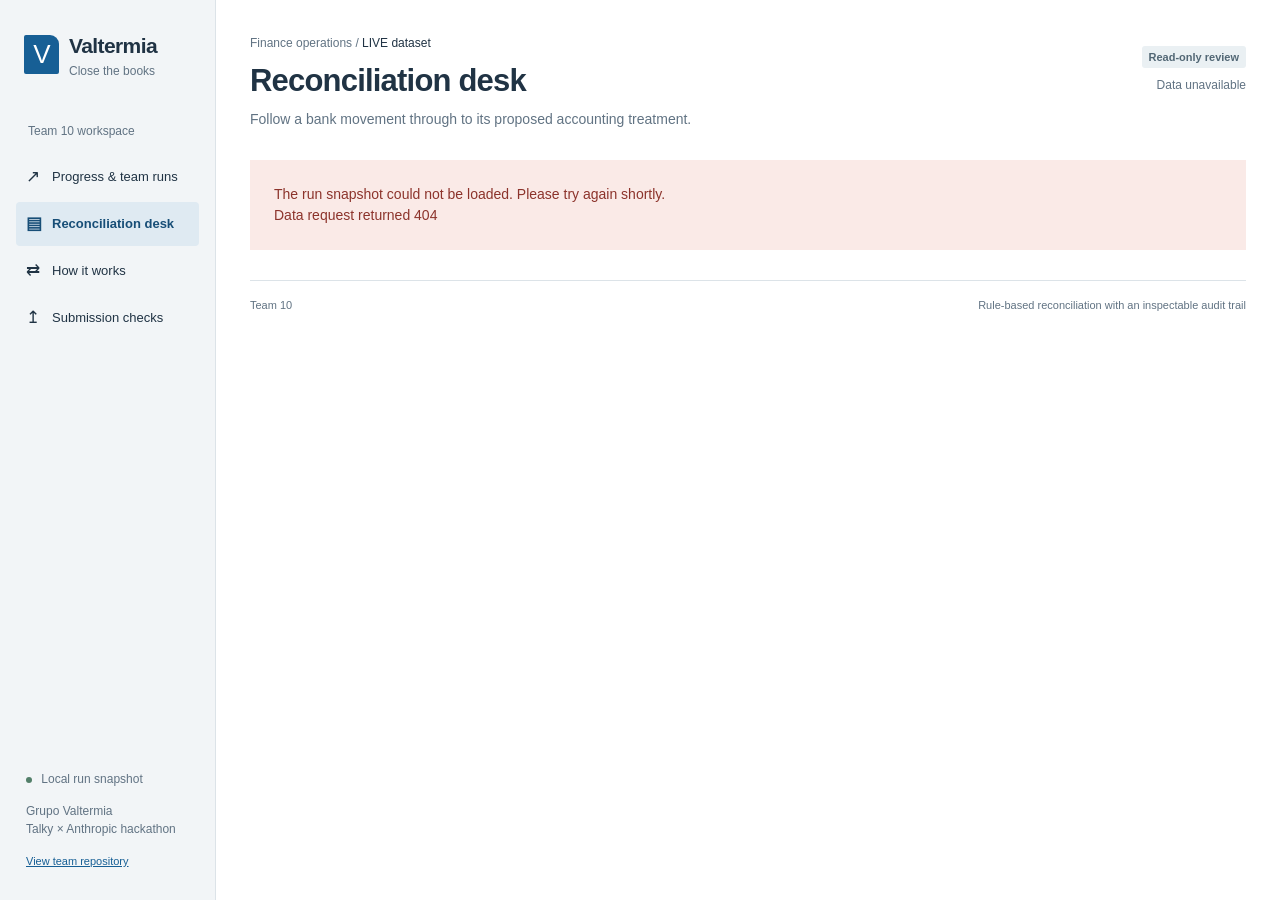
==== commit 8b80df48: "Add official LIVE progress and isolated team run publishing" ====
--- a/dashboard/index.html
+++ b/dashboard/index.html
@@ -1,321 +1,8 @@
 <!doctype html>
-<html lang="en">
-<head>
-<meta charset="utf-8">
-<meta name="viewport" content="width=device-width, initial-scale=1">
-<title>Reconciliation desk · Valtermia</title>
-<style>
-  :root {
-    --sidebar: #eef3f8;
-    --page: #ffffff;
-    --ink: #1b2b3a;
-    --muted: #5f6f7e;
-    --line: #dfe6ee;
-    --brand: #0f4c7a;
-    --brand-soft: #e7f0f8;
-    --green: #1d7a4d;
-    --green-soft: #e3f4ec;
-    --amber: #a66400;
-    --amber-soft: #fdf1da;
-    --grey-soft: #eceff3;
-    --selected: #e8f1f9;
-  }
-  * { box-sizing: border-box; }
-  html, body { margin: 0; }
-  body {
-    font-family: -apple-system, BlinkMacSystemFont, "Segoe UI", Roboto, Helvetica, Arial, sans-serif;
-    color: var(--ink); background: var(--page); font-size: 14px; line-height: 1.4;
-  }
-  .app { display: grid; grid-template-columns: 252px 1fr; min-height: 100vh; }
-
-  /* sidebar */
-  aside { background: var(--sidebar); border-right: 1px solid var(--line); padding: 26px 18px 20px; display: flex; flex-direction: column; }
-  .brand { display: flex; align-items: center; gap: 12px; padding: 0 8px; }
-  .logo { width: 40px; height: 40px; border-radius: 6px; background: var(--brand); color: #fff; display: grid; place-items: center; font-weight: 700; font-size: 22px; }
-  .brand-name { font-weight: 700; font-size: 19px; line-height: 1.1; }
-  .brand-sub { color: var(--muted); font-size: 13px; }
-  .workspace { margin: 26px 8px 12px; color: var(--muted); font-size: 13px; }
-  nav { display: grid; gap: 4px; }
-  nav a { display: flex; align-items: center; gap: 12px; padding: 10px 12px; border-radius: 8px; color: var(--ink); text-decoration: none; font-size: 15px; }
-  nav a.active { background: var(--selected); color: var(--brand); font-weight: 600; }
-  nav a:hover { background: #dde8f2; }
-  nav .ico { width: 18px; text-align: center; color: var(--brand); }
-  .side-foot { margin-top: auto; padding: 0 8px; color: var(--muted); font-size: 13px; }
-  .snapshot { display: flex; align-items: center; gap: 8px; margin-bottom: 14px; color: var(--ink); }
-  .dot { width: 8px; height: 8px; border-radius: 50%; background: var(--green); }
-  .side-foot a { color: var(--brand); }
-
-  /* main */
-  main { padding: 28px 40px 48px; min-width: 0; }
-  .topbar { display: flex; justify-content: space-between; gap: 24px; align-items: flex-start; }
-  .crumb { color: var(--muted); font-size: 14px; }
-  h1 { font-size: 36px; margin: 6px 0 8px; font-weight: 700; letter-spacing: -0.01em; }
-  .lede { color: var(--muted); font-size: 16px; margin: 0; }
-  .meta { text-align: right; color: var(--muted); font-size: 13px; white-space: nowrap; }
-  .badge-ro { display: inline-block; background: var(--grey-soft); color: var(--ink); padding: 4px 10px; border-radius: 4px; font-size: 13px; margin-bottom: 8px; }
-  .meta div + div { margin-top: 2px; }
-
-  .kpis { display: grid; grid-template-columns: repeat(4, 1fr); margin: 28px 0 30px; border-top: 1px solid var(--line); border-bottom: 1px solid var(--line); }
-  .kpi { padding: 18px 24px; }
-  .kpi + .kpi { border-left: 1px solid var(--line); }
-  .kpi .label { color: var(--muted); font-size: 14px; }
-  .kpi .value { font-size: 40px; font-weight: 700; margin: 6px 0 4px; letter-spacing: -0.01em; font-variant-numeric: tabular-nums; }
-  .kpi .hint { color: var(--muted); font-size: 13px; }
-  .kpi.linked .value { color: var(--green); }
-  .kpi.unid .value { color: var(--amber); }
-
-  .section-head { display: flex; justify-content: space-between; align-items: flex-start; gap: 16px; }
-  h2 { font-size: 24px; margin: 0 0 6px; font-weight: 700; }
-  .section-head p { color: var(--muted); margin: 0 0 18px; font-size: 15px; }
-  .btn { border: 1px solid var(--line); background: #fff; color: var(--ink); padding: 10px 16px; border-radius: 6px; font: inherit; font-size: 15px; cursor: pointer; white-space: nowrap; }
-  .btn:hover { background: var(--sidebar); }
-
-  .explorer { display: grid; grid-template-columns: 1fr 1fr; border: 1px solid var(--line); border-radius: 10px; overflow: hidden; min-height: 620px; }
-  .list-pane { border-right: 1px solid var(--line); display: flex; flex-direction: column; min-width: 0; }
-  .toolbar { display: flex; gap: 12px; padding: 16px; border-bottom: 1px solid var(--line); }
-  .search { flex: 1; border: 1px solid #c9d3de; border-radius: 6px; padding: 10px 12px; font: inherit; font-size: 15px; min-width: 0; }
-  select.filter { border: 1px solid #c9d3de; border-radius: 6px; padding: 9px 10px; font: inherit; font-size: 15px; background: #fff; }
-  .count { padding: 12px 16px; color: var(--muted); font-size: 14px; border-bottom: 1px solid var(--line); }
-  .row-head, .row { display: grid; grid-template-columns: 1fr 120px 130px; gap: 12px; align-items: center; padding: 14px 16px; }
-  .row-head { color: var(--muted); font-size: 13px; border-bottom: 1px solid var(--line); background: #fbfcfd; }
-  .rows { overflow: auto; flex: 1; }
-  .row { border-bottom: 1px solid var(--line); cursor: pointer; }
-  .row:hover { background: #f7fafc; }
-  .row.selected { background: var(--selected); }
-  .row .party { font-weight: 600; font-size: 15px; }
-  .row .sub { color: var(--muted); font-size: 13px; margin-top: 3px; }
-  .row .id { color: var(--brand); font-size: 13px; margin-top: 3px; }
-  .num { text-align: right; font-variant-numeric: tabular-nums; }
-  .num small { display: block; color: var(--muted); font-size: 12px; }
-  .pill { display: inline-block; padding: 4px 10px; border-radius: 5px; font-size: 13px; white-space: nowrap; justify-self: start; }
-  .pill.linked { background: var(--green-soft); color: var(--green); }
-  .pill.exception { background: var(--amber-soft); color: var(--amber); }
-  .pill.category { background: var(--brand-soft); color: var(--brand); }
-  .pill.unidentified { background: var(--grey-soft); color: var(--ink); }
-
-  .detail { padding: 22px 26px; overflow: auto; min-width: 0; }
-  .detail-head { display: flex; justify-content: space-between; align-items: center; color: var(--muted); font-size: 14px; }
-  .detail h3 { font-size: 26px; margin: 14px 0 6px; }
-  .big { font-size: 40px; font-weight: 700; font-variant-numeric: tabular-nums; }
-  .big span { font-size: 18px; color: var(--muted); margin-left: 6px; font-weight: 500; }
-  .when { color: var(--muted); font-size: 14px; margin-top: 4px; }
-  .callout { background: var(--brand-soft); border-left: 3px solid var(--brand); border-radius: 6px; padding: 14px 16px; margin: 20px 0; }
-  .callout strong { display: block; margin-bottom: 4px; }
-  .callout.amber { background: var(--amber-soft); border-color: var(--amber); }
-  .callout.grey { background: var(--grey-soft); border-color: #8a96a3; }
-  h4 { font-size: 16px; margin: 22px 0 10px; }
-  table.kv { width: 100%; border-collapse: collapse; font-size: 15px; }
-  table.kv td { padding: 7px 0; vertical-align: top; }
-  table.kv td:first-child { color: var(--muted); width: 36%; }
-  table.kv td.mono { font-variant-numeric: tabular-nums; word-break: break-all; }
-  .raw { background: var(--sidebar); border-radius: 6px; padding: 12px 14px; color: var(--ink); font-size: 14px; margin-top: 12px; word-break: break-word; }
-  .alloc { border: 1px solid var(--line); border-radius: 8px; padding: 12px 14px; margin-top: 10px; display: flex; justify-content: space-between; gap: 12px; }
-  .alloc .doc { font-weight: 600; }
-  .alloc .ref { color: var(--muted); font-size: 13px; margin-top: 2px; }
-  .alloc .amt { text-align: right; font-weight: 600; font-variant-numeric: tabular-nums; }
-  .alloc .state { color: var(--muted); font-size: 13px; font-weight: 400; margin-top: 2px; }
-  .empty { padding: 40px 20px; color: var(--muted); text-align: center; }
-
-  @media (max-width: 1100px) {
-    .app { grid-template-columns: 1fr; }
-    aside { flex-direction: row; flex-wrap: wrap; align-items: center; gap: 12px; }
-    nav { grid-auto-flow: column; }
-    .side-foot { display: none; }
-    .explorer { grid-template-columns: 1fr; }
-    .list-pane { border-right: 0; border-bottom: 1px solid var(--line); }
-    .kpis { grid-template-columns: repeat(2, 1fr); }
-    .kpi:nth-child(3) { border-left: 0; }
-    .kpi:nth-child(n+3) { border-top: 1px solid var(--line); }
-  }
-  @media (max-width: 640px) {
-    main { padding: 20px 16px 40px; }
-    .topbar { flex-direction: column; }
-    .meta { text-align: left; }
-    h1 { font-size: 28px; }
-    .kpi .value { font-size: 30px; }
-    .section-head { flex-direction: column; }
-  }
-</style>
-</head>
-<body>
-<div class="app">
-  <aside>
-    <div class="brand">
-      <div class="logo">V</div>
-      <div><div class="brand-name">Valtermia</div><div class="brand-sub">Close the books</div></div>
-    </div>
-    <div class="workspace">Team 10 workspace</div>
-    <nav>
-      <a class="active" href="#"><span class="ico">▤</span>Reconciliation desk</a>
-      <a href="#"><span class="ico">⇄</span>How it works</a>
-      <a href="#"><span class="ico">↥</span>Submission checks</a>
-    </nav>
-    <div class="side-foot">
-      <div class="snapshot"><span class="dot"></span>Published run snapshot</div>
-      <div>Grupo Valtermia</div>
-      <div>Talky × Anthropic hackathon</div>
-      <div style="margin-top:12px">Team repository: CLOSE-THE-BOOK</div>
-    </div>
-  </aside>
-
-  <main>
-    <div class="topbar">
-      <div>
-        <div class="crumb">Finance operations / <span id="crumb-phase">LIVE dataset</span></div>
-        <h1>Reconciliation desk</h1>
-        <p class="lede">Follow a bank movement through to its proposed accounting treatment.</p>
-      </div>
-      <div class="meta">
-        <span class="badge-ro">Read-only review</span>
-        <div id="run-meta"></div>
-        <div id="pub-meta"></div>
-      </div>
-    </div>
-
-    <section class="kpis">
-      <div class="kpi"><div class="label">Bank transactions</div><div class="value" id="k-total">–</div><div class="hint" id="k-period">–</div></div>
-      <div class="kpi linked"><div class="label">Invoice linked</div><div class="value" id="k-linked">–</div><div class="hint">Includes proposals with exceptions</div></div>
-      <div class="kpi"><div class="label">Category only</div><div class="value" id="k-cat">–</div><div class="hint">No invoice allocation</div></div>
-      <div class="kpi unid"><div class="label">Unidentified</div><div class="value" id="k-unid">–</div><div class="hint">Requires further investigation</div></div>
-    </section>
-
-    <section>
-      <div class="section-head">
-        <div>
-          <h2>Transaction explorer</h2>
-          <p id="explorer-note">–</p>
-        </div>
-        <button class="btn" id="walk">Walk through an example</button>
-      </div>
-
-      <div class="explorer">
-        <div class="list-pane">
-          <div class="toolbar">
-            <input class="search" id="search" type="search" placeholder="Search party, invoice or reference…">
-            <select class="filter" id="filter">
-              <option value="all">All outcomes</option>
-              <option value="linked">Invoice linked</option>
-              <option value="exception">Exception</option>
-              <option value="category">Category only</option>
-              <option value="unidentified">Unidentified</option>
-            </select>
-          </div>
-          <div class="count" id="count">–</div>
-          <div class="row-head"><div>Bank transaction / counterparty</div><div class="num">Bank amount</div><div>Outcome</div></div>
-          <div class="rows" id="rows"></div>
-        </div>
-        <div class="detail" id="detail"></div>
-      </div>
-    </section>
-  </main>
-</div>
-
-<script src="data.js"></script>
-<script>
-(function () {
-  var D = window.DASHBOARD_DATA;
-  var LABEL = { linked: "Invoice linked", exception: "Exception", category: "Category only", unidentified: "Unidentified" };
-  var NOTE = {
-    linked: "Matched to open invoices by reference and amount.",
-    exception: "Matched to invoices, but at least one allocation carries an exception.",
-    category: "No invoice settled. Classified with a category from the chart of accounts.",
-    unidentified: "No matching evidence. Needs investigation."
-  };
-  var CALLOUT_CLASS = { linked: "", exception: "amber", category: "grey", unidentified: "grey" };
-  var fmt = function (n) { return Number(n).toLocaleString("en-US", { minimumFractionDigits: 2, maximumFractionDigits: 2 }); };
-  var fmtInt = function (n) { return Number(n).toLocaleString("en-US"); };
-  var esc = function (s) { return String(s == null ? "" : s).replace(/[&<>"']/g, function (c) { return { "&": "&amp;", "<": "&lt;", ">": "&gt;", '"': "&quot;", "'": "&#39;" }[c]; }); };
-  var $ = function (id) { return document.getElementById(id); };
-
-  var ex = D.examples;
-  var state = { filter: "all", q: "", sel: ex.length ? ex[0].id : null };
-
-  // header and KPIs
-  $("crumb-phase").textContent = (D.phase === "live" ? "LIVE" : D.phase.toUpperCase()) + " dataset";
-  $("k-total").textContent = fmtInt(D.kpi.bank_transactions);
-  $("k-linked").textContent = fmtInt(D.kpi.invoice_linked);
-  $("k-cat").textContent = fmtInt(D.kpi.category_only);
-  $("k-unid").textContent = fmtInt(D.kpi.unidentified);
-  $("k-period").textContent = D.kpi.period[0] + " – " + D.kpi.period[1];
-  $("run-meta").textContent = "Submission · " + D.phase.toUpperCase();
-  $("pub-meta").textContent = "Generated " + new Date().toISOString().slice(0, 10);
-  $("explorer-note").textContent = ex.length + " representative examples from " + fmtInt(D.kpi.bank_transactions) + " operations. Search covers these examples.";
-
-  function haystack(e) {
-    return [e.party, e.text, e.ref1, e.ref2, e.remittance, e.id].concat(e.allocations.map(function (a) { return a.item_id + " " + a.document_number + " " + a.party_name; })).join(" ").toLowerCase();
-  }
-  function visible() {
-    var q = state.q.trim().toLowerCase();
-    return ex.filter(function (e) {
-      return (state.filter === "all" || e.outcome === state.filter) && (!q || haystack(e).indexOf(q) !== -1);
-    });
-  }
-
-  function renderList() {
-    var list = visible();
-    $("count").textContent = list.length + " of " + ex.length + " examples";
-    if (!list.length) { $("rows").innerHTML = '<div class="empty">No transactions match this search.</div>'; return; }
-    $("rows").innerHTML = list.map(function (e) {
-      var sel = e.id === state.sel ? " selected" : "";
-      return '<div class="row' + sel + '" data-id="' + esc(e.id) + '">' +
-        '<div><div class="party">' + esc(e.party || "(no counterparty)") + '</div>' +
-        '<div class="sub">' + esc(e.booking_date) + ' · ' + esc(e.entity) + '</div>' +
-        '<div class="id">' + esc(e.id) + '</div></div>' +
-        '<div class="num">' + fmt(e.amount) + '<small>' + esc(e.currency) + '</small></div>' +
-        '<div><span class="pill ' + e.outcome + '">' + LABEL[e.outcome] + '</span></div></div>';
-    }).join("");
-  }
-
-  function renderDetail() {
-    var e = ex.find(function (x) { return x.id === state.sel; });
-    if (!e) { $("detail").innerHTML = '<div class="empty">Select a transaction.</div>'; return; }
-    var allocs = e.allocations.length ? e.allocations.map(function (a) {
-      var applied = a.exception ? a.exception.replace(/_/g, " ").toLowerCase() : "applied";
-      return '<div class="alloc"><div><div class="doc">' + esc(a.document_number || a.item_id) + '</div>' +
-        '<div class="ref">' + esc(a.item_id) + (a.party_name ? ' · ' + esc(a.party_name) : '') + '</div></div>' +
-        '<div class="amt">' + fmt(a.amount) + ' ' + esc(a.currency) +
-        '<div class="state">' + esc(applied) + (a.total != null ? ' · Total ' + fmt(a.total) : '') + '</div></div></div>';
-    }).join("") : (e.category ? '<div class="alloc"><div><div class="doc">' + esc(e.category) + '</div><div class="ref">Category · no invoice allocation</div></div></div>'
-      : '<div class="empty" style="padding:18px">No allocation proposed.</div>');
-    var entity = D.entities && D.entities[e.entity] ? D.entities[e.entity] : e.entity;
-    $("detail").innerHTML =
-      '<div class="detail-head"><span>Selected transaction</span><span class="pill ' + e.outcome + '">' + LABEL[e.outcome] + '</span></div>' +
-      '<h3>' + esc(e.party || "(no counterparty)") + '</h3>' +
-      '<div class="big">' + fmt(e.amount) + '<span>' + esc(e.currency) + '</span></div>' +
-      '<div class="when">' + esc(e.booking_date) + ' · ' + (e.amount >= 0 ? 'Money in' : 'Money out') + ' · ' + esc(e.entity) + '</div>' +
-      '<div class="callout ' + CALLOUT_CLASS[e.outcome] + '"><strong>' + LABEL[e.outcome] + '</strong>' + esc(NOTE[e.outcome]) + '</div>' +
-      '<h4>Bank evidence</h4>' +
-      '<table class="kv">' +
-      '<tr><td>Transaction ID</td><td class="mono">' + esc(e.id) + '</td></tr>' +
-      '<tr><td>Legal entity</td><td>' + esc(entity) + '</td></tr>' +
-      '<tr><td>Account</td><td class="mono">' + esc(e.account) + '</td></tr>' +
-      '<tr><td>Ref1</td><td class="mono">' + esc(e.ref1 || "—") + '</td></tr>' +
-      '<tr><td>Ref2</td><td class="mono">' + esc(e.ref2 || "—") + '</td></tr>' +
-      '</table>' +
-      '<div class="raw">' + esc(e.text || e.remittance || "—") + '</div>' +
-      '<h4>Proposed allocations (' + e.allocations.length + ')</h4>' + allocs;
-  }
-
-  function renderAll() { renderList(); renderDetail(); }
-
-  $("rows").addEventListener("click", function (ev) {
-    var row = ev.target.closest(".row");
-    if (!row) return;
-    state.sel = row.getAttribute("data-id");
-    renderAll();
-  });
-  $("search").addEventListener("input", function (ev) { state.q = ev.target.value; renderList(); });
-  $("filter").addEventListener("change", function (ev) { state.filter = ev.target.value; renderList(); });
-  $("walk").addEventListener("click", function () {
-    var pool = ex.filter(function (e) { return e.outcome === "linked" && e.allocations.length > 0; });
-    var pick = pool.length ? pool[Math.floor(Math.random() * pool.length)] : ex[0];
-    state.filter = "all"; state.q = ""; $("filter").value = "all"; $("search").value = "";
-    state.sel = pick.id; renderAll();
-    $("detail").scrollIntoView({ behavior: "smooth", block: "nearest" });
-  });
-
-  renderAll();
-})();
-</script>
-</body>
-</html>
+<html lang="en"><head><meta charset="utf-8"><meta name="viewport" content="width=device-width,initial-scale=1"><title>Valtermia | Reconciliation desk</title><link rel="stylesheet" href="style.css"></head>
+<body><a class="skip" href="#main">Skip to workspace</a><aside class="sidebar"><a href="#queue" class="brand" aria-label="Valtermia home"><span class="brand-mark" aria-hidden="true">V</span><span>Valtermia<small>Close the books</small></span></a><div class="workspace-label">Team 10 workspace</div><nav aria-label="Workspace"><button class="nav-item" data-view="progress"><span aria-hidden="true">↗</span> Progress & team runs</button><button class="nav-item active" data-view="queue"><span aria-hidden="true">▤</span> Reconciliation desk</button><button class="nav-item" data-view="process"><span aria-hidden="true">⇄</span> How it works</button><button class="nav-item" data-view="export"><span aria-hidden="true">↥</span> Submission checks</button></nav><div class="sidebar-foot"><span class="live-dot"></span> <span id="snapshot-label">Local run snapshot</span><p>Grupo Valtermia<br>Talky × Anthropic hackathon</p><a href="https://github.com/vitalio-sh/CLOSE-THE-BOOK/tree/solution/vitalii" target="_blank" rel="noreferrer">View team repository</a></div></aside>
+<main id="main"><header class="page-header"><div><div class="breadcrumb">Finance operations / <span id="phase-name">LIVE dataset</span></div><h1 id="page-title">Reconciliation desk</h1><p id="page-subtitle">Follow a bank movement through to its proposed accounting treatment.</p></div><div class="run-label"><span class="status neutral">Read-only review</span><span id="run-time">Loading run…</span><span id="published-time" hidden></span><span id="refresh-status" role="status" aria-live="polite"></span></div></header><div id="load-error" role="alert" hidden></div><div id="app" hidden><section class="official-strip" aria-label="Official competition result"><div id="official-summary"><div class="official-heading"><strong>Official LIVE result</strong><span>Loading competition results…</span></div></div><button class="text-button" data-view="progress">View history & share a run →</button></section><section class="summary-rail" aria-label="Run overview" id="summary"></section>
+<section id="view-queue" class="view"><div class="section-intro"><div><h2>Transaction explorer</h2><p id="sample-note"></p></div><button id="guided" class="button secondary">Walk through an example</button></div><div class="workbench"><div class="queue-pane"><div class="filters"><label class="search-label"><span class="sr-only">Search examples by reference, party or ID</span><input id="search" type="search" placeholder="Search party, invoice or reference…"></label><label><span class="sr-only">Outcome</span><select id="outcome" aria-label="Outcome"><option value="all">All outcomes</option><option value="matched">Linked to invoices</option><option value="exception">With exceptions</option><option value="unidentified">Unidentified</option><option value="category">Category only</option></select></label></div><div class="queue-meta"><span id="results-count" aria-live="polite"></span><button id="clear-filters" class="text-button" hidden>Clear filters</button></div><div class="table-scroll"><table><thead><tr><th scope="col">Bank transaction / counterparty</th><th scope="col" class="amount">Bank amount</th><th scope="col">Outcome</th></tr></thead><tbody id="transactions"></tbody></table></div><div id="empty" class="empty" hidden><h3>No examples match</h3><p>Try a shorter reference or clear your filters.</p></div><div class="pagination"><button id="previous" class="button secondary">Previous</button><span id="page-indicator"></span><button id="next" class="button secondary">Next</button></div></div><article id="detail" class="detail-pane" aria-label="Selected transaction" aria-live="polite"></article></div><div class="footnote">All totals above cover the complete run. The explorer is a curated sample of real results. Links are system proposals, pending review.</div></section>
+<section id="view-progress" class="view" hidden><div class="section-intro"><div><h2>Official submissions</h2><p>Scored by the organizers on hidden LIVE answers. The leaderboard keeps the best LIVE score.</p></div><a class="button secondary" href="https://hackathon.usetalky.com/clasificacion" target="_blank" rel="noreferrer">Open leaderboard ↗</a></div><p id="progress-status" class="progress-status" role="status" aria-live="polite">Loading progress…</p><div id="official-history"></div><section class="progress-section"><div class="section-intro"><div><h2>Team run history</h2><p>Locally evaluated experiments and run summaries, published by teammates. Check results are reported by each publisher.</p></div><a href="https://github.com/vitalio-sh/CLOSE-THE-BOOK/tree/dashboard/runs" target="_blank" rel="noreferrer">View runs branch ↗</a></div><div id="team-history"></div><p class="footnote">Compare scores only within the same benchmark and evaluation method. A local SAMPLE or TRAIN score is not an official LIVE result.</p></section><section class="progress-section sharing-panel"><div><div class="section-intro"><div><h2>Share your result with the team</h2><p>Work in your own solution branch. Publish a small run summary to <code>dashboard/runs</code>.</p></div><button class="button primary" id="copy-team-prompt">Copy agent prompt</button></div><ol class="sharing-steps"><li>Keep solver changes in your own <code>solution/&lt;name&gt;</code> branch.</li><li>Run the pipeline and checks, then evaluate on a named local benchmark when available.</li><li>Publish the checked summary with the sharing script. GitHub Actions adds it to this dashboard.</li></ol><label class="prompt-label" for="team-prompt">Give this prompt to your coding agent</label><textarea id="team-prompt" readonly rows="10" spellcheck="false"></textarea><p id="copy-prompt-status" class="detail-note" role="status" aria-live="polite"></p><div class="sharing-note"><strong>Dashboard publication only.</strong> This does not submit to the hackathon, change the official score, or merge your solution into main. Summaries are visible to anyone with the dashboard link; datasets, credentials and transaction records stay out.</div></div></section></section>
+<section id="view-process" class="view" hidden><div class="section-intro"><div><h2>From bank movement to submission row</h2><p>Each operation follows the same ordered checks. The first valid proposal is applied.</p></div></div><div id="process-content"></div></section>
+<section id="view-export" class="view" hidden><div class="section-intro"><div><h2>Submission readiness</h2><p>Format checks confirm that a file can be evaluated. They do not prove that the matches are correct.</p></div></div><div id="export-content"></div></section></div><footer class="page-footer">Team 10 <span>Rule-based reconciliation with an inspectable audit trail</span></footer></main><script src="app.js"></script></body></html>
--- a/dashboard/style.css
+++ b/dashboard/style.css
@@ -0,0 +1,6 @@
+:root{--ink:#203344;--muted:#617383;--line:#dce3e8;--blue:#175f95;--blue-soft:#eaf2f8;--green:#267251;--amber:#94600c;--surface:#f3f6f8;--red:#a34237}*{box-sizing:border-box}body{margin:0;background:#fff;color:var(--ink);font-family:-apple-system,BlinkMacSystemFont,"Segoe UI",sans-serif;font-size:14px;line-height:1.5}button,input,select{font:inherit}button,a,input,select{touch-action:manipulation}button{cursor:pointer}a{color:var(--blue)}button:focus-visible,a:focus-visible,input:focus-visible,select:focus-visible{outline:3px solid #4489bd;outline-offset:3px}button:disabled{opacity:.4;cursor:default}button{color:inherit}h1,h2,h3,p{margin:0}h1{font-size:31px;line-height:1.2;letter-spacing:-.8px;font-weight:650;margin:10px 0}h2{font-size:19px;letter-spacing:-.3px;font-weight:650}h3{font-size:15px;font-weight:650}.sidebar{width:216px;position:fixed;inset:0 auto 0 0;background:#f2f5f7;border-right:1px solid var(--line);padding:30px 16px;display:flex;flex-direction:column}.brand{display:flex;align-items:center;gap:10px;text-decoration:none;color:var(--ink);font-size:21px;font-weight:650;letter-spacing:-.6px;padding:0 8px}.brand small{display:block;font-size:12px;letter-spacing:0;font-weight:400;color:var(--muted)}.brand-mark{display:flex;align-items:center;justify-content:center;background:var(--blue);color:white;width:35px;height:39px;font-size:26px;font-weight:500;border-radius:2px 9px 2px 2px}.workspace-label{margin:42px 12px 12px;color:var(--muted);font-size:12px}.nav-item{border:0;background:transparent;display:flex;gap:10px;width:100%;text-align:left;padding:12px 10px;margin:3px 0;border-radius:4px;font-size:13px}.nav-item span{width:16px;font-size:17px;line-height:20px}.nav-item.active{background:#dfeaf2;color:#174e77;font-weight:600}.nav-item:hover{background:#e5ecf1}.sidebar-foot{margin-top:auto;padding:20px 10px 0;font-size:12px;color:var(--muted)}.sidebar-foot p{margin:14px 0}.sidebar-foot a{font-size:11px}.live-dot{display:inline-block;background:#527f69;border-radius:50%;width:6px;height:6px;margin-right:6px}main{margin-left:216px;padding:34px 34px 20px;max-width:1850px}.page-header{display:flex;justify-content:space-between;gap:24px;align-items:center;margin-bottom:30px}.breadcrumb{font-size:12px;color:var(--muted)}.breadcrumb span{color:var(--ink)}.page-header p{color:var(--muted)}.run-label{display:flex;flex-direction:column;align-items:flex-end;gap:8px;white-space:nowrap;color:var(--muted);font-size:12px}.status{display:inline-flex;align-items:center;gap:5px;border-radius:3px;padding:3px 7px;font-size:11px;font-weight:600;white-space:nowrap}.status.matched{color:#246645;background:#e8f2ed}.status.exception{color:#80500c;background:#fbf0d8}.status.unidentified{color:#9b3c32;background:#faeae7}.status.category,.status.neutral{color:#526775;background:#eaf0f3}.summary-rail{display:flex;gap:0;border-top:1px solid var(--line);border-bottom:1px solid var(--line);padding:20px 0;margin-bottom:28px}.metric{padding:0 27px;border-right:1px solid var(--line);flex:1}.metric:first-child{padding-left:0;flex:1.3}.metric:last-child{border:0;padding-right:0}.metric-label{font-size:12px;color:var(--muted)}.metric strong{display:block;font-size:27px;letter-spacing:-.7px;font-weight:600;line-height:1.35;font-variant-numeric:tabular-nums}.metric small{font-size:11px;color:var(--muted)}.metric .green{color:var(--green)}.metric .amber{color:var(--amber)}.section-intro{display:flex;align-items:center;justify-content:space-between;gap:20px;margin-bottom:17px}.section-intro p{font-size:12px;color:var(--muted);margin-top:4px}.button{border:1px solid var(--line);border-radius:4px;padding:8px 12px;background:white;font-size:12px;font-weight:550}.button:hover:not(:disabled){background:var(--surface);border-color:#b7c7d4}.button.primary{background:var(--blue);color:white;border-color:var(--blue)}.text-button{border:0;background:none;padding:0;color:var(--blue);font-size:12px}.workbench{display:grid;grid-template-columns:minmax(400px,1.1fr) minmax(370px,1fr);border:1px solid var(--line);border-radius:5px;overflow:hidden;min-height:650px}.queue-pane{min-width:0;border-right:1px solid var(--line)}.filters{padding:16px;display:flex;gap:9px;background:#fafcfd;border-bottom:1px solid var(--line)}.search-label{flex:1;min-width:100px}input,select{border:1px solid #cbd5dd;border-radius:4px;background:white;min-height:36px;padding:7px 10px;font-size:12px;color:var(--ink);width:100%}input::placeholder{color:#71808c}.filters select{width:155px}.queue-meta{display:flex;justify-content:space-between;padding:10px 16px;color:var(--muted);font-size:11px}.table-scroll{overflow-x:auto}table{width:100%;border-collapse:collapse;font-size:12px}th{text-align:left;color:var(--muted);font-size:10px;font-weight:550;background:#f5f8fa;padding:10px 14px;border-block:1px solid var(--line);white-space:nowrap}td{padding:13px 14px;border-bottom:1px solid #e9eef2;vertical-align:middle}td.amount,th.amount{text-align:right;font-variant-numeric:tabular-nums;white-space:nowrap}.txn-select{display:block;background:none;border:0;text-align:left;width:100%;padding:0;color:var(--ink)}.txn-select strong{display:block;font-size:12px;font-weight:600;max-width:230px;overflow:hidden;text-overflow:ellipsis;white-space:nowrap}.txn-select small{display:block;font-size:10px;color:var(--muted);margin-top:4px}.txn-select .id{font-size:10px;color:var(--blue)}tr.selected{background:var(--blue-soft);box-shadow:inset 3px 0 var(--blue)}tbody tr:hover{background:#f3f7fa}.amount small{display:block;color:var(--muted);font-size:10px}.pagination{display:flex;justify-content:space-between;align-items:center;padding:13px 16px;color:var(--muted);font-size:11px}.pagination .button{padding:5px 10px}.detail-pane{padding:22px 24px;min-width:0;background:#fcfdfe}.detail-kicker{display:flex;justify-content:space-between;align-items:center;font-size:11px;color:var(--muted);gap:10px}.detail-pane h2{font-size:20px;margin-top:12px;overflow-wrap:anywhere;line-height:1.3}.detail-amount{font-size:29px;font-variant-numeric:tabular-nums;letter-spacing:-.7px;margin:7px 0 2px;line-height:1.4}.detail-amount small{font-size:16px;color:var(--muted);letter-spacing:0}.detail-meta{font-size:11px;color:var(--muted)}.explanation{border-left:3px solid #6c98b9;background:#eef4f8;padding:12px 14px;margin:20px 0;font-size:12px}.explanation p{margin-top:4px;color:#4b657a}.detail-section{margin-top:21px}.detail-section h3{font-size:12px;margin-bottom:10px}.evidence{display:grid;grid-template-columns:90px minmax(0,1fr);gap:8px 12px;font-size:11px}.evidence dt{color:var(--muted)}.evidence dd{margin:0;overflow-wrap:anywhere}.bank-text{font-size:11px;white-space:pre-wrap;overflow-wrap:anywhere;background:#f0f4f6;border-radius:3px;padding:11px;color:#435c70}.allocation{border:1px solid var(--line);border-radius:3px;background:white;padding:11px 12px;margin-top:7px;display:flex;gap:12px;justify-content:space-between;font-size:11px}.allocation strong{display:block;font-size:12px;font-weight:600;overflow-wrap:anywhere}.allocation small{display:block;color:var(--muted);font-size:10px;margin-top:3px}.allocation .amount{text-align:right;white-space:nowrap;font-variant-numeric:tabular-nums}.allocation .status{margin-top:5px}.detail-note{font-size:11px;color:var(--muted);margin-top:9px}.footnote{font-size:11px;color:var(--muted);margin-top:12px}.page-footer{display:flex;justify-content:space-between;border-top:1px solid var(--line);margin-top:30px;padding-top:16px;color:var(--muted);font-size:11px}.empty{padding:35px 20px;text-align:center;color:var(--muted)}.empty p{font-size:12px;margin-top:8px}.process-layout{display:grid;grid-template-columns:1.4fr 1fr;gap:34px}.flow-step{display:grid;grid-template-columns:36px 1fr;gap:16px;padding:0 0 26px}.step-number{width:32px;height:32px;border:1px solid #b8cedd;color:var(--blue);border-radius:50%;display:flex;align-items:center;justify-content:center;font-size:13px}.flow-step p{font-size:13px;color:var(--muted);margin-top:5px;max-width:66ch}.flow-step ul{font-size:12px;color:var(--muted);padding-left:18px;margin-bottom:0}.process-aside{background:var(--surface);padding:23px;border-radius:5px;align-self:start}.process-aside p{font-size:12px;color:var(--muted);margin:8px 0 20px}.module-row{display:grid;grid-template-columns:95px 1fr 58px;gap:10px;align-items:center;font-size:12px;margin:16px 0}.module-bar{height:5px;background:#dde5eb;border-radius:4px;overflow:hidden}.module-bar span{display:block;height:100%;background:#668eab}.module-row b{text-align:right;font-variant-numeric:tabular-nums;font-weight:500}.notice{background:#fbf4e6;color:#77551f;border-left:3px solid #cba453;padding:14px;font-size:12px;margin-top:20px}.checks{border:1px solid var(--line);border-radius:4px}.check-row{display:flex;justify-content:space-between;align-items:center;gap:24px;padding:17px 20px;border-bottom:1px solid var(--line)}.check-row:last-child{border:0}.check-row p{font-size:12px;color:var(--muted);margin-top:3px}.export-grid{display:grid;grid-template-columns:1.15fr 1fr;gap:30px}.file-panel{background:var(--surface);padding:24px;border-radius:4px}.file-panel h3{margin-bottom:16px}.file-panel code{font-size:11px;overflow-wrap:anywhere;display:block;margin:12px 0}.file-panel dl{margin:16px 0}.file-panel .button{margin-top:12px}.csv-preview{margin-top:20px;overflow-x:auto}.csv-preview pre{padding:15px;background:var(--surface);font-size:11px;line-height:1.8}.sr-only{position:absolute;width:1px;height:1px;padding:0;overflow:hidden;clip:rect(0,0,0,0);white-space:nowrap;border:0}.skip{position:fixed;left:230px;top:-60px;background:white;padding:10px;z-index:5}.skip:focus{top:10px}[hidden]{display:none!important}#load-error{padding:24px;background:#faeae7;color:#8c332b;white-space:pre-line}.view{animation:appear .14s ease-out}@keyframes appear{from{opacity:.4}to{opacity:1}}@media(prefers-reduced-motion:reduce){.view{animation:none}}@media(min-width:1600px){main{padding-inline:46px}.workbench{grid-template-columns:1.2fr 1fr}td{padding-block:15px}}@media(max-width:1200px){.sidebar{width:180px;padding-inline:9px}main{margin-left:180px;padding:25px 22px}.workbench{grid-template-columns:minmax(330px,1fr) minmax(310px,1fr)}.filters{flex-direction:column}.filters select{width:100%}.metric{padding-inline:16px}.detail-pane{padding:18px}.run-label{display:none}td,th{padding-inline:10px}.txn-select strong{max-width:150px}}@media(max-width:900px){.sidebar{position:static;width:auto;padding:15px 20px;flex-direction:row;align-items:center;justify-content:space-between;border-right:0;border-bottom:1px solid var(--line)}.brand{font-size:18px}.brand small,.workspace-label,.sidebar-foot{display:none}nav{display:flex;gap:3px}.nav-item{width:auto;font-size:12px}.nav-item span{display:none}main{margin-left:0;padding:22px}.workbench{grid-template-columns:1fr 1fr}.page-header{margin-bottom:22px}.process-layout,.export-grid{grid-template-columns:1fr}.summary-rail{margin-bottom:22px}.metric strong{font-size:23px}}@media(max-width:680px){.sidebar{display:block;padding:15px}.brand{margin-bottom:13px}.nav-item{padding:9px 8px;flex:1;justify-content:center}nav{width:100%}main{padding:20px 14px}h1{font-size:26px}.page-header p{font-size:12px}.summary-rail{display:grid;grid-template-columns:1fr 1fr;gap:16px}.metric,.metric:first-child,.metric:last-child{padding:0 12px;border:0}.metric strong{font-size:24px}.section-intro{align-items:flex-start;flex-direction:column;gap:12px}.workbench{display:block}.queue-pane{border-right:0;border-bottom:1px solid var(--line)}.detail-pane{padding:21px 17px}.filters{flex-direction:row}.filters select{width:130px}.txn-select strong{max-width:140px}.page-footer span{max-width:210px;text-align:right}.footnote{line-height:1.6}.metric-label{font-size:11px}.detail-section{margin-top:18px}}
+
+#refresh-status{white-space:normal;max-width:270px;text-align:right;font-size:11px;min-height:1.5em}#refresh-status[data-state="stale"]{color:var(--amber)}#refresh-status[data-state="checking"]{color:var(--blue)}#published-time{font-variant-numeric:tabular-nums}@media(max-width:1200px){.run-label{display:flex;white-space:normal;max-width:220px;flex-shrink:0}}@media(max-width:680px){.page-header{flex-direction:column;align-items:flex-start;gap:13px}.run-label{align-items:flex-start;max-width:100%;gap:3px}.run-label .status{display:none}#refresh-status{text-align:left;max-width:100%}}
+
+/* Progress uses the same ledger-like hierarchy as the reconciliation desk. */
+.official-strip{border-top:3px solid var(--blue);border-bottom:1px solid var(--line);background:#f7fafc;padding:17px 20px;margin-bottom:26px}.official-heading{display:flex;justify-content:space-between;align-items:baseline;gap:15px;margin-bottom:13px}.official-heading strong{font-size:12px;font-weight:650}.official-heading>span{font-size:11px;color:var(--muted)}.official-metrics{display:grid;grid-template-columns:1fr .8fr 1.2fr 1.2fr;gap:22px}.official-metrics>div>span{display:block;font-size:11px;color:var(--muted)}.official-metrics strong{display:block;font-size:28px;line-height:1.4;font-weight:600;font-variant-numeric:tabular-nums;letter-spacing:-.5px}.official-metrics strong.small-number{font-size:22px;padding-top:4px}.official-metrics strong small{font-size:12px;font-weight:400;letter-spacing:0;color:var(--muted)}.official-metrics>div>small{display:block;font-size:10px;color:var(--muted)}.official-strip>.text-button{margin-top:14px}.official-warning{font-size:11px;color:var(--amber);margin-top:10px}.progress-status{font-size:11px;color:var(--muted);margin:0 0 15px}.progress-status[data-state="stale"]{color:var(--amber)}.progress-section{border-top:1px solid var(--line);margin-top:32px;padding-top:25px}.history-table td{vertical-align:top}.history-table td strong{font-size:12px;font-weight:600}.history-table td small{display:block;font-size:10px;color:var(--muted);margin-top:4px;overflow-wrap:anywhere}.history-table td:not(.amount){max-width:290px;overflow-wrap:anywhere}.history-table .history-time{white-space:nowrap;font-variant-numeric:tabular-nums}.history-table .positive{color:var(--green)}.history-table .negative{color:var(--red)}.history-empty{padding:25px 20px;background:var(--surface);border-block:1px solid var(--line);font-size:12px;color:var(--muted)}.team-history td{min-width:125px}.team-history td:first-child{min-width:200px}.team-history details{font-size:10px;margin-top:9px}.team-history details summary{cursor:pointer;color:var(--blue)}.team-history code{display:block;overflow-wrap:anywhere;white-space:normal;max-width:240px;margin-top:5px}.sharing-panel{max-width:1000px}.sharing-steps{padding-left:20px;font-size:12px;color:var(--muted);line-height:1.8;margin:20px 0}.prompt-label{display:block;font-size:12px;font-weight:600;margin-bottom:8px}#team-prompt{display:block;width:100%;resize:vertical;border:1px solid #cbd5dd;border-radius:4px;background:#f8fafb;padding:15px;font:12px/1.7 ui-monospace,SFMono-Regular,Consolas,monospace;color:var(--ink)}#team-prompt:focus-visible{outline:3px solid #4489bd;outline-offset:3px}.sharing-note{font-size:12px;color:var(--muted);border-left:3px solid #a9bdcc;padding:5px 13px;margin-top:16px}.sharing-note strong{color:var(--ink)}.section-intro>a{font-size:12px;text-decoration:none;white-space:nowrap}.progress-section code{font-size:.95em}@media(max-width:1100px){.official-metrics{grid-template-columns:1fr 1fr;gap:13px 22px}.official-heading{align-items:flex-start;flex-direction:column;gap:3px}}@media(max-width:900px){nav{flex-wrap:wrap;justify-content:flex-end}.nav-item{font-size:11px;padding-inline:8px}.sidebar{gap:15px}.official-strip{padding:15px 17px}}@media(max-width:680px){.nav-item{flex:1 1 45%;justify-content:flex-start}.official-strip{padding:14px;margin-bottom:20px}.official-metrics{gap:12px}.official-metrics strong{font-size:25px}.official-metrics strong.small-number{font-size:20px}.official-heading>span{font-size:10px}.history-table{min-width:690px}.progress-section{margin-top:26px;padding-top:21px}.sharing-panel .section-intro{align-items:stretch}.sharing-panel .section-intro button{align-self:flex-start}.official-metrics>div>small{font-size:9px}}
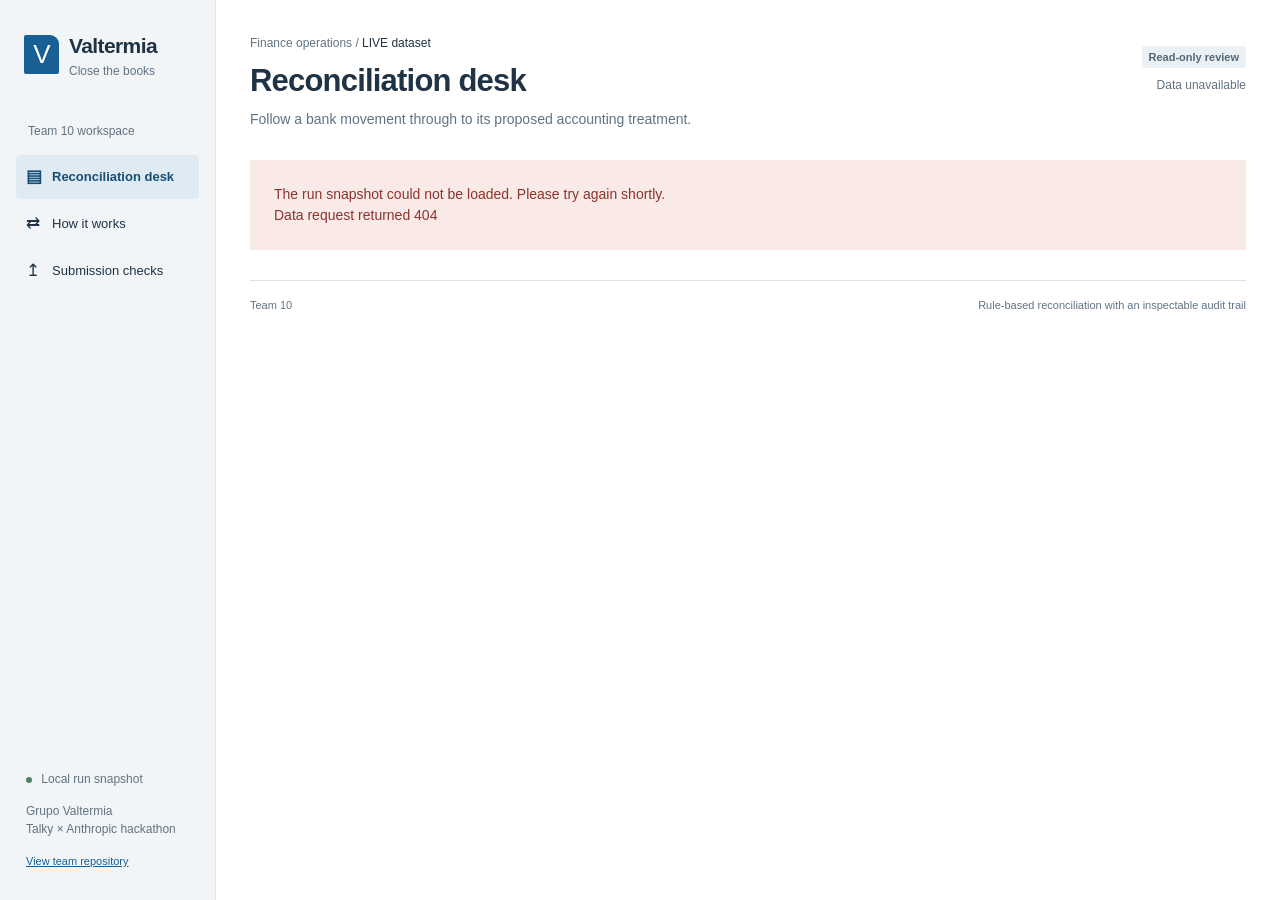
==== commit e37e3ace: "Merge best official LIVE solution r18 (95.04) into main (#5) Merge best official LIVE solution r18 (" ====
--- a/dashboard/index.html
+++ b/dashboard/index.html
@@ -1,8 +1,7 @@
 <!doctype html>
 <html lang="en"><head><meta charset="utf-8"><meta name="viewport" content="width=device-width,initial-scale=1"><title>Valtermia | Reconciliation desk</title><link rel="stylesheet" href="style.css"></head>
-<body><a class="skip" href="#main">Skip to workspace</a><aside class="sidebar"><a href="#queue" class="brand" aria-label="Valtermia home"><span class="brand-mark" aria-hidden="true">V</span><span>Valtermia<small>Close the books</small></span></a><div class="workspace-label">Team 10 workspace</div><nav aria-label="Workspace"><button class="nav-item" data-view="progress"><span aria-hidden="true">↗</span> Progress & team runs</button><button class="nav-item active" data-view="queue"><span aria-hidden="true">▤</span> Reconciliation desk</button><button class="nav-item" data-view="process"><span aria-hidden="true">⇄</span> How it works</button><button class="nav-item" data-view="export"><span aria-hidden="true">↥</span> Submission checks</button></nav><div class="sidebar-foot"><span class="live-dot"></span> <span id="snapshot-label">Local run snapshot</span><p>Grupo Valtermia<br>Talky × Anthropic hackathon</p><a href="https://github.com/vitalio-sh/CLOSE-THE-BOOK/tree/solution/vitalii" target="_blank" rel="noreferrer">View team repository</a></div></aside>
-<main id="main"><header class="page-header"><div><div class="breadcrumb">Finance operations / <span id="phase-name">LIVE dataset</span></div><h1 id="page-title">Reconciliation desk</h1><p id="page-subtitle">Follow a bank movement through to its proposed accounting treatment.</p></div><div class="run-label"><span class="status neutral">Read-only review</span><span id="run-time">Loading run…</span><span id="published-time" hidden></span><span id="refresh-status" role="status" aria-live="polite"></span></div></header><div id="load-error" role="alert" hidden></div><div id="app" hidden><section class="official-strip" aria-label="Official competition result"><div id="official-summary"><div class="official-heading"><strong>Official LIVE result</strong><span>Loading competition results…</span></div></div><button class="text-button" data-view="progress">View history & share a run →</button></section><section class="summary-rail" aria-label="Run overview" id="summary"></section>
+<body><a class="skip" href="#main">Skip to workspace</a><aside class="sidebar"><a href="#queue" class="brand" aria-label="Valtermia home"><span class="brand-mark" aria-hidden="true">V</span><span>Valtermia<small>Close the books</small></span></a><div class="workspace-label">Team 10 workspace</div><nav aria-label="Workspace"><button class="nav-item active" data-view="queue"><span aria-hidden="true">▤</span> Reconciliation desk</button><button class="nav-item" data-view="process"><span aria-hidden="true">⇄</span> How it works</button><button class="nav-item" data-view="export"><span aria-hidden="true">↥</span> Submission checks</button></nav><div class="sidebar-foot"><span class="live-dot"></span> <span id="snapshot-label">Local run snapshot</span><p>Grupo Valtermia<br>Talky × Anthropic hackathon</p><a href="https://github.com/vitalio-sh/CLOSE-THE-BOOK/tree/solution/vitalii" target="_blank" rel="noreferrer">View team repository</a></div></aside>
+<main id="main"><header class="page-header"><div><div class="breadcrumb">Finance operations / <span id="phase-name">LIVE dataset</span></div><h1 id="page-title">Reconciliation desk</h1><p id="page-subtitle">Follow a bank movement through to its proposed accounting treatment.</p></div><div class="run-label"><span class="status neutral">Read-only review</span><span id="run-time">Loading run…</span><span id="published-time" hidden></span><span id="refresh-status" role="status" aria-live="polite"></span></div></header><div id="load-error" role="alert" hidden></div><div id="app" hidden><section class="summary-rail" aria-label="Run overview" id="summary"></section>
 <section id="view-queue" class="view"><div class="section-intro"><div><h2>Transaction explorer</h2><p id="sample-note"></p></div><button id="guided" class="button secondary">Walk through an example</button></div><div class="workbench"><div class="queue-pane"><div class="filters"><label class="search-label"><span class="sr-only">Search examples by reference, party or ID</span><input id="search" type="search" placeholder="Search party, invoice or reference…"></label><label><span class="sr-only">Outcome</span><select id="outcome" aria-label="Outcome"><option value="all">All outcomes</option><option value="matched">Linked to invoices</option><option value="exception">With exceptions</option><option value="unidentified">Unidentified</option><option value="category">Category only</option></select></label></div><div class="queue-meta"><span id="results-count" aria-live="polite"></span><button id="clear-filters" class="text-button" hidden>Clear filters</button></div><div class="table-scroll"><table><thead><tr><th scope="col">Bank transaction / counterparty</th><th scope="col" class="amount">Bank amount</th><th scope="col">Outcome</th></tr></thead><tbody id="transactions"></tbody></table></div><div id="empty" class="empty" hidden><h3>No examples match</h3><p>Try a shorter reference or clear your filters.</p></div><div class="pagination"><button id="previous" class="button secondary">Previous</button><span id="page-indicator"></span><button id="next" class="button secondary">Next</button></div></div><article id="detail" class="detail-pane" aria-label="Selected transaction" aria-live="polite"></article></div><div class="footnote">All totals above cover the complete run. The explorer is a curated sample of real results. Links are system proposals, pending review.</div></section>
-<section id="view-progress" class="view" hidden><div class="section-intro"><div><h2>Official submissions</h2><p>Scored by the organizers on hidden LIVE answers. The leaderboard keeps the best LIVE score.</p></div><a class="button secondary" href="https://hackathon.usetalky.com/clasificacion" target="_blank" rel="noreferrer">Open leaderboard ↗</a></div><p id="progress-status" class="progress-status" role="status" aria-live="polite">Loading progress…</p><div id="official-history"></div><section class="progress-section"><div class="section-intro"><div><h2>Team run history</h2><p>Locally evaluated experiments and run summaries, published by teammates. Check results are reported by each publisher.</p></div><a href="https://github.com/vitalio-sh/CLOSE-THE-BOOK/tree/dashboard/runs" target="_blank" rel="noreferrer">View runs branch ↗</a></div><div id="team-history"></div><p class="footnote">Compare scores only within the same benchmark and evaluation method. A local SAMPLE or TRAIN score is not an official LIVE result.</p></section><section class="progress-section sharing-panel"><div><div class="section-intro"><div><h2>Share your result with the team</h2><p>Work in your own solution branch. Publish a small run summary to <code>dashboard/runs</code>.</p></div><button class="button primary" id="copy-team-prompt">Copy agent prompt</button></div><ol class="sharing-steps"><li>Keep solver changes in your own <code>solution/&lt;name&gt;</code> branch.</li><li>Run the pipeline and checks, then evaluate on a named local benchmark when available.</li><li>Publish the checked summary with the sharing script. GitHub Actions adds it to this dashboard.</li></ol><label class="prompt-label" for="team-prompt">Give this prompt to your coding agent</label><textarea id="team-prompt" readonly rows="10" spellcheck="false"></textarea><p id="copy-prompt-status" class="detail-note" role="status" aria-live="polite"></p><div class="sharing-note"><strong>Dashboard publication only.</strong> This does not submit to the hackathon, change the official score, or merge your solution into main. Summaries are visible to anyone with the dashboard link; datasets, credentials and transaction records stay out.</div></div></section></section>
 <section id="view-process" class="view" hidden><div class="section-intro"><div><h2>From bank movement to submission row</h2><p>Each operation follows the same ordered checks. The first valid proposal is applied.</p></div></div><div id="process-content"></div></section>
 <section id="view-export" class="view" hidden><div class="section-intro"><div><h2>Submission readiness</h2><p>Format checks confirm that a file can be evaluated. They do not prove that the matches are correct.</p></div></div><div id="export-content"></div></section></div><footer class="page-footer">Team 10 <span>Rule-based reconciliation with an inspectable audit trail</span></footer></main><script src="app.js"></script></body></html>
--- a/dashboard/style.css
+++ b/dashboard/style.css
@@ -1,6 +1,3 @@
 :root{--ink:#203344;--muted:#617383;--line:#dce3e8;--blue:#175f95;--blue-soft:#eaf2f8;--green:#267251;--amber:#94600c;--surface:#f3f6f8;--red:#a34237}*{box-sizing:border-box}body{margin:0;background:#fff;color:var(--ink);font-family:-apple-system,BlinkMacSystemFont,"Segoe UI",sans-serif;font-size:14px;line-height:1.5}button,input,select{font:inherit}button,a,input,select{touch-action:manipulation}button{cursor:pointer}a{color:var(--blue)}button:focus-visible,a:focus-visible,input:focus-visible,select:focus-visible{outline:3px solid #4489bd;outline-offset:3px}button:disabled{opacity:.4;cursor:default}button{color:inherit}h1,h2,h3,p{margin:0}h1{font-size:31px;line-height:1.2;letter-spacing:-.8px;font-weight:650;margin:10px 0}h2{font-size:19px;letter-spacing:-.3px;font-weight:650}h3{font-size:15px;font-weight:650}.sidebar{width:216px;position:fixed;inset:0 auto 0 0;background:#f2f5f7;border-right:1px solid var(--line);padding:30px 16px;display:flex;flex-direction:column}.brand{display:flex;align-items:center;gap:10px;text-decoration:none;color:var(--ink);font-size:21px;font-weight:650;letter-spacing:-.6px;padding:0 8px}.brand small{display:block;font-size:12px;letter-spacing:0;font-weight:400;color:var(--muted)}.brand-mark{display:flex;align-items:center;justify-content:center;background:var(--blue);color:white;width:35px;height:39px;font-size:26px;font-weight:500;border-radius:2px 9px 2px 2px}.workspace-label{margin:42px 12px 12px;color:var(--muted);font-size:12px}.nav-item{border:0;background:transparent;display:flex;gap:10px;width:100%;text-align:left;padding:12px 10px;margin:3px 0;border-radius:4px;font-size:13px}.nav-item span{width:16px;font-size:17px;line-height:20px}.nav-item.active{background:#dfeaf2;color:#174e77;font-weight:600}.nav-item:hover{background:#e5ecf1}.sidebar-foot{margin-top:auto;padding:20px 10px 0;font-size:12px;color:var(--muted)}.sidebar-foot p{margin:14px 0}.sidebar-foot a{font-size:11px}.live-dot{display:inline-block;background:#527f69;border-radius:50%;width:6px;height:6px;margin-right:6px}main{margin-left:216px;padding:34px 34px 20px;max-width:1850px}.page-header{display:flex;justify-content:space-between;gap:24px;align-items:center;margin-bottom:30px}.breadcrumb{font-size:12px;color:var(--muted)}.breadcrumb span{color:var(--ink)}.page-header p{color:var(--muted)}.run-label{display:flex;flex-direction:column;align-items:flex-end;gap:8px;white-space:nowrap;color:var(--muted);font-size:12px}.status{display:inline-flex;align-items:center;gap:5px;border-radius:3px;padding:3px 7px;font-size:11px;font-weight:600;white-space:nowrap}.status.matched{color:#246645;background:#e8f2ed}.status.exception{color:#80500c;background:#fbf0d8}.status.unidentified{color:#9b3c32;background:#faeae7}.status.category,.status.neutral{color:#526775;background:#eaf0f3}.summary-rail{display:flex;gap:0;border-top:1px solid var(--line);border-bottom:1px solid var(--line);padding:20px 0;margin-bottom:28px}.metric{padding:0 27px;border-right:1px solid var(--line);flex:1}.metric:first-child{padding-left:0;flex:1.3}.metric:last-child{border:0;padding-right:0}.metric-label{font-size:12px;color:var(--muted)}.metric strong{display:block;font-size:27px;letter-spacing:-.7px;font-weight:600;line-height:1.35;font-variant-numeric:tabular-nums}.metric small{font-size:11px;color:var(--muted)}.metric .green{color:var(--green)}.metric .amber{color:var(--amber)}.section-intro{display:flex;align-items:center;justify-content:space-between;gap:20px;margin-bottom:17px}.section-intro p{font-size:12px;color:var(--muted);margin-top:4px}.button{border:1px solid var(--line);border-radius:4px;padding:8px 12px;background:white;font-size:12px;font-weight:550}.button:hover:not(:disabled){background:var(--surface);border-color:#b7c7d4}.button.primary{background:var(--blue);color:white;border-color:var(--blue)}.text-button{border:0;background:none;padding:0;color:var(--blue);font-size:12px}.workbench{display:grid;grid-template-columns:minmax(400px,1.1fr) minmax(370px,1fr);border:1px solid var(--line);border-radius:5px;overflow:hidden;min-height:650px}.queue-pane{min-width:0;border-right:1px solid var(--line)}.filters{padding:16px;display:flex;gap:9px;background:#fafcfd;border-bottom:1px solid var(--line)}.search-label{flex:1;min-width:100px}input,select{border:1px solid #cbd5dd;border-radius:4px;background:white;min-height:36px;padding:7px 10px;font-size:12px;color:var(--ink);width:100%}input::placeholder{color:#71808c}.filters select{width:155px}.queue-meta{display:flex;justify-content:space-between;padding:10px 16px;color:var(--muted);font-size:11px}.table-scroll{overflow-x:auto}table{width:100%;border-collapse:collapse;font-size:12px}th{text-align:left;color:var(--muted);font-size:10px;font-weight:550;background:#f5f8fa;padding:10px 14px;border-block:1px solid var(--line);white-space:nowrap}td{padding:13px 14px;border-bottom:1px solid #e9eef2;vertical-align:middle}td.amount,th.amount{text-align:right;font-variant-numeric:tabular-nums;white-space:nowrap}.txn-select{display:block;background:none;border:0;text-align:left;width:100%;padding:0;color:var(--ink)}.txn-select strong{display:block;font-size:12px;font-weight:600;max-width:230px;overflow:hidden;text-overflow:ellipsis;white-space:nowrap}.txn-select small{display:block;font-size:10px;color:var(--muted);margin-top:4px}.txn-select .id{font-size:10px;color:var(--blue)}tr.selected{background:var(--blue-soft);box-shadow:inset 3px 0 var(--blue)}tbody tr:hover{background:#f3f7fa}.amount small{display:block;color:var(--muted);font-size:10px}.pagination{display:flex;justify-content:space-between;align-items:center;padding:13px 16px;color:var(--muted);font-size:11px}.pagination .button{padding:5px 10px}.detail-pane{padding:22px 24px;min-width:0;background:#fcfdfe}.detail-kicker{display:flex;justify-content:space-between;align-items:center;font-size:11px;color:var(--muted);gap:10px}.detail-pane h2{font-size:20px;margin-top:12px;overflow-wrap:anywhere;line-height:1.3}.detail-amount{font-size:29px;font-variant-numeric:tabular-nums;letter-spacing:-.7px;margin:7px 0 2px;line-height:1.4}.detail-amount small{font-size:16px;color:var(--muted);letter-spacing:0}.detail-meta{font-size:11px;color:var(--muted)}.explanation{border-left:3px solid #6c98b9;background:#eef4f8;padding:12px 14px;margin:20px 0;font-size:12px}.explanation p{margin-top:4px;color:#4b657a}.detail-section{margin-top:21px}.detail-section h3{font-size:12px;margin-bottom:10px}.evidence{display:grid;grid-template-columns:90px minmax(0,1fr);gap:8px 12px;font-size:11px}.evidence dt{color:var(--muted)}.evidence dd{margin:0;overflow-wrap:anywhere}.bank-text{font-size:11px;white-space:pre-wrap;overflow-wrap:anywhere;background:#f0f4f6;border-radius:3px;padding:11px;color:#435c70}.allocation{border:1px solid var(--line);border-radius:3px;background:white;padding:11px 12px;margin-top:7px;display:flex;gap:12px;justify-content:space-between;font-size:11px}.allocation strong{display:block;font-size:12px;font-weight:600;overflow-wrap:anywhere}.allocation small{display:block;color:var(--muted);font-size:10px;margin-top:3px}.allocation .amount{text-align:right;white-space:nowrap;font-variant-numeric:tabular-nums}.allocation .status{margin-top:5px}.detail-note{font-size:11px;color:var(--muted);margin-top:9px}.footnote{font-size:11px;color:var(--muted);margin-top:12px}.page-footer{display:flex;justify-content:space-between;border-top:1px solid var(--line);margin-top:30px;padding-top:16px;color:var(--muted);font-size:11px}.empty{padding:35px 20px;text-align:center;color:var(--muted)}.empty p{font-size:12px;margin-top:8px}.process-layout{display:grid;grid-template-columns:1.4fr 1fr;gap:34px}.flow-step{display:grid;grid-template-columns:36px 1fr;gap:16px;padding:0 0 26px}.step-number{width:32px;height:32px;border:1px solid #b8cedd;color:var(--blue);border-radius:50%;display:flex;align-items:center;justify-content:center;font-size:13px}.flow-step p{font-size:13px;color:var(--muted);margin-top:5px;max-width:66ch}.flow-step ul{font-size:12px;color:var(--muted);padding-left:18px;margin-bottom:0}.process-aside{background:var(--surface);padding:23px;border-radius:5px;align-self:start}.process-aside p{font-size:12px;color:var(--muted);margin:8px 0 20px}.module-row{display:grid;grid-template-columns:95px 1fr 58px;gap:10px;align-items:center;font-size:12px;margin:16px 0}.module-bar{height:5px;background:#dde5eb;border-radius:4px;overflow:hidden}.module-bar span{display:block;height:100%;background:#668eab}.module-row b{text-align:right;font-variant-numeric:tabular-nums;font-weight:500}.notice{background:#fbf4e6;color:#77551f;border-left:3px solid #cba453;padding:14px;font-size:12px;margin-top:20px}.checks{border:1px solid var(--line);border-radius:4px}.check-row{display:flex;justify-content:space-between;align-items:center;gap:24px;padding:17px 20px;border-bottom:1px solid var(--line)}.check-row:last-child{border:0}.check-row p{font-size:12px;color:var(--muted);margin-top:3px}.export-grid{display:grid;grid-template-columns:1.15fr 1fr;gap:30px}.file-panel{background:var(--surface);padding:24px;border-radius:4px}.file-panel h3{margin-bottom:16px}.file-panel code{font-size:11px;overflow-wrap:anywhere;display:block;margin:12px 0}.file-panel dl{margin:16px 0}.file-panel .button{margin-top:12px}.csv-preview{margin-top:20px;overflow-x:auto}.csv-preview pre{padding:15px;background:var(--surface);font-size:11px;line-height:1.8}.sr-only{position:absolute;width:1px;height:1px;padding:0;overflow:hidden;clip:rect(0,0,0,0);white-space:nowrap;border:0}.skip{position:fixed;left:230px;top:-60px;background:white;padding:10px;z-index:5}.skip:focus{top:10px}[hidden]{display:none!important}#load-error{padding:24px;background:#faeae7;color:#8c332b;white-space:pre-line}.view{animation:appear .14s ease-out}@keyframes appear{from{opacity:.4}to{opacity:1}}@media(prefers-reduced-motion:reduce){.view{animation:none}}@media(min-width:1600px){main{padding-inline:46px}.workbench{grid-template-columns:1.2fr 1fr}td{padding-block:15px}}@media(max-width:1200px){.sidebar{width:180px;padding-inline:9px}main{margin-left:180px;padding:25px 22px}.workbench{grid-template-columns:minmax(330px,1fr) minmax(310px,1fr)}.filters{flex-direction:column}.filters select{width:100%}.metric{padding-inline:16px}.detail-pane{padding:18px}.run-label{display:none}td,th{padding-inline:10px}.txn-select strong{max-width:150px}}@media(max-width:900px){.sidebar{position:static;width:auto;padding:15px 20px;flex-direction:row;align-items:center;justify-content:space-between;border-right:0;border-bottom:1px solid var(--line)}.brand{font-size:18px}.brand small,.workspace-label,.sidebar-foot{display:none}nav{display:flex;gap:3px}.nav-item{width:auto;font-size:12px}.nav-item span{display:none}main{margin-left:0;padding:22px}.workbench{grid-template-columns:1fr 1fr}.page-header{margin-bottom:22px}.process-layout,.export-grid{grid-template-columns:1fr}.summary-rail{margin-bottom:22px}.metric strong{font-size:23px}}@media(max-width:680px){.sidebar{display:block;padding:15px}.brand{margin-bottom:13px}.nav-item{padding:9px 8px;flex:1;justify-content:center}nav{width:100%}main{padding:20px 14px}h1{font-size:26px}.page-header p{font-size:12px}.summary-rail{display:grid;grid-template-columns:1fr 1fr;gap:16px}.metric,.metric:first-child,.metric:last-child{padding:0 12px;border:0}.metric strong{font-size:24px}.section-intro{align-items:flex-start;flex-direction:column;gap:12px}.workbench{display:block}.queue-pane{border-right:0;border-bottom:1px solid var(--line)}.detail-pane{padding:21px 17px}.filters{flex-direction:row}.filters select{width:130px}.txn-select strong{max-width:140px}.page-footer span{max-width:210px;text-align:right}.footnote{line-height:1.6}.metric-label{font-size:11px}.detail-section{margin-top:18px}}
 
 #refresh-status{white-space:normal;max-width:270px;text-align:right;font-size:11px;min-height:1.5em}#refresh-status[data-state="stale"]{color:var(--amber)}#refresh-status[data-state="checking"]{color:var(--blue)}#published-time{font-variant-numeric:tabular-nums}@media(max-width:1200px){.run-label{display:flex;white-space:normal;max-width:220px;flex-shrink:0}}@media(max-width:680px){.page-header{flex-direction:column;align-items:flex-start;gap:13px}.run-label{align-items:flex-start;max-width:100%;gap:3px}.run-label .status{display:none}#refresh-status{text-align:left;max-width:100%}}
-
-/* Progress uses the same ledger-like hierarchy as the reconciliation desk. */
-.official-strip{border-top:3px solid var(--blue);border-bottom:1px solid var(--line);background:#f7fafc;padding:17px 20px;margin-bottom:26px}.official-heading{display:flex;justify-content:space-between;align-items:baseline;gap:15px;margin-bottom:13px}.official-heading strong{font-size:12px;font-weight:650}.official-heading>span{font-size:11px;color:var(--muted)}.official-metrics{display:grid;grid-template-columns:1fr .8fr 1.2fr 1.2fr;gap:22px}.official-metrics>div>span{display:block;font-size:11px;color:var(--muted)}.official-metrics strong{display:block;font-size:28px;line-height:1.4;font-weight:600;font-variant-numeric:tabular-nums;letter-spacing:-.5px}.official-metrics strong.small-number{font-size:22px;padding-top:4px}.official-metrics strong small{font-size:12px;font-weight:400;letter-spacing:0;color:var(--muted)}.official-metrics>div>small{display:block;font-size:10px;color:var(--muted)}.official-strip>.text-button{margin-top:14px}.official-warning{font-size:11px;color:var(--amber);margin-top:10px}.progress-status{font-size:11px;color:var(--muted);margin:0 0 15px}.progress-status[data-state="stale"]{color:var(--amber)}.progress-section{border-top:1px solid var(--line);margin-top:32px;padding-top:25px}.history-table td{vertical-align:top}.history-table td strong{font-size:12px;font-weight:600}.history-table td small{display:block;font-size:10px;color:var(--muted);margin-top:4px;overflow-wrap:anywhere}.history-table td:not(.amount){max-width:290px;overflow-wrap:anywhere}.history-table .history-time{white-space:nowrap;font-variant-numeric:tabular-nums}.history-table .positive{color:var(--green)}.history-table .negative{color:var(--red)}.history-empty{padding:25px 20px;background:var(--surface);border-block:1px solid var(--line);font-size:12px;color:var(--muted)}.team-history td{min-width:125px}.team-history td:first-child{min-width:200px}.team-history details{font-size:10px;margin-top:9px}.team-history details summary{cursor:pointer;color:var(--blue)}.team-history code{display:block;overflow-wrap:anywhere;white-space:normal;max-width:240px;margin-top:5px}.sharing-panel{max-width:1000px}.sharing-steps{padding-left:20px;font-size:12px;color:var(--muted);line-height:1.8;margin:20px 0}.prompt-label{display:block;font-size:12px;font-weight:600;margin-bottom:8px}#team-prompt{display:block;width:100%;resize:vertical;border:1px solid #cbd5dd;border-radius:4px;background:#f8fafb;padding:15px;font:12px/1.7 ui-monospace,SFMono-Regular,Consolas,monospace;color:var(--ink)}#team-prompt:focus-visible{outline:3px solid #4489bd;outline-offset:3px}.sharing-note{font-size:12px;color:var(--muted);border-left:3px solid #a9bdcc;padding:5px 13px;margin-top:16px}.sharing-note strong{color:var(--ink)}.section-intro>a{font-size:12px;text-decoration:none;white-space:nowrap}.progress-section code{font-size:.95em}@media(max-width:1100px){.official-metrics{grid-template-columns:1fr 1fr;gap:13px 22px}.official-heading{align-items:flex-start;flex-direction:column;gap:3px}}@media(max-width:900px){nav{flex-wrap:wrap;justify-content:flex-end}.nav-item{font-size:11px;padding-inline:8px}.sidebar{gap:15px}.official-strip{padding:15px 17px}}@media(max-width:680px){.nav-item{flex:1 1 45%;justify-content:flex-start}.official-strip{padding:14px;margin-bottom:20px}.official-metrics{gap:12px}.official-metrics strong{font-size:25px}.official-metrics strong.small-number{font-size:20px}.official-heading>span{font-size:10px}.history-table{min-width:690px}.progress-section{margin-top:26px;padding-top:21px}.sharing-panel .section-intro{align-items:stretch}.sharing-panel .section-intro button{align-self:flex-start}.official-metrics>div>small{font-size:9px}}
